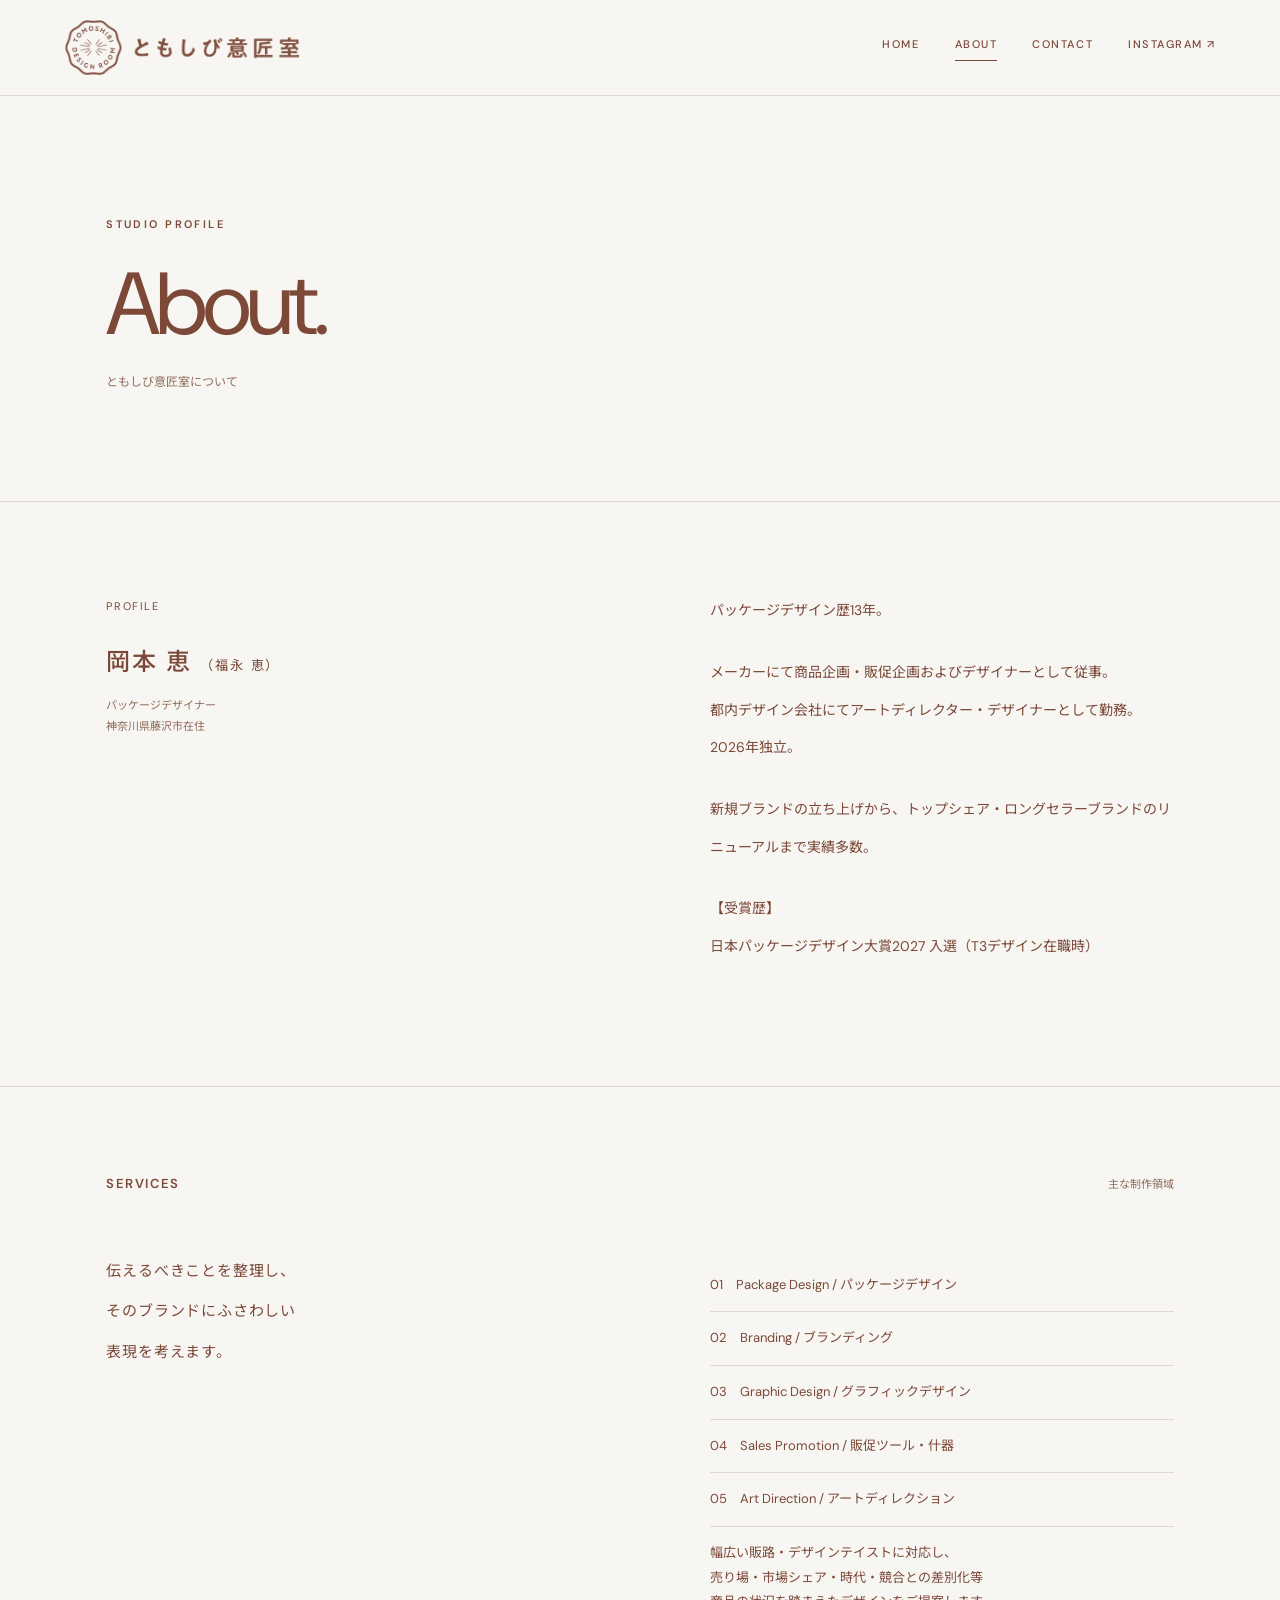
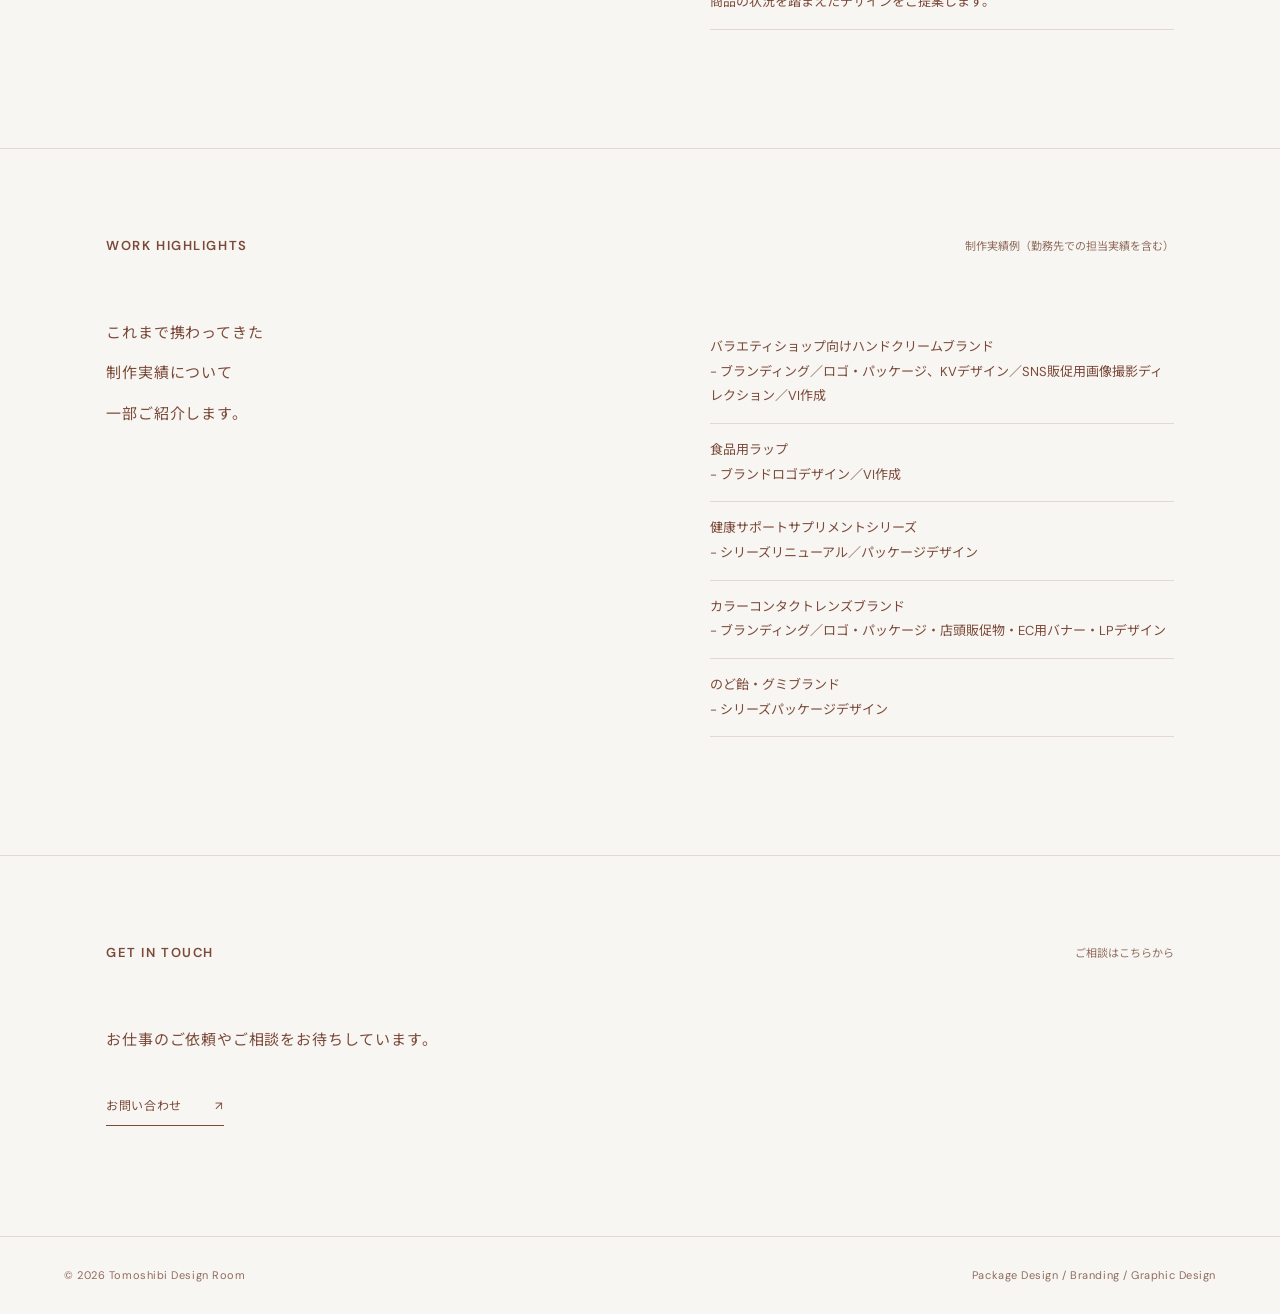
==== about.html @ f7f66caa "Update service list item for clarity" ====
<!doctype html>
<html lang="ja"><head><meta charset="UTF-8"><meta name="viewport" content="width=device-width,initial-scale=1">
  <meta name="description" content="ともしび意匠室のプロフィールと制作領域をご紹介します。">
  <title>ABOUT | ともしび意匠室</title><link rel="stylesheet" href="style.css">
</head><body><header><a class="brand" href="index.html" aria-label="ともしび意匠室 ホーム">
  <img class="logo-image" src="tomoshibi-logo.png" alt="ともしび意匠室"></a><nav aria-label="メインナビゲーション">
    <a href="index.html">HOME</a><a class="active" href="about.html">ABOUT</a><a href="contact.html">CONTACT</a>
    <a class="header-instagram" href="https://www.instagram.com/tomoshibi.design/" target="_blank" rel="noopener noreferrer" data-instagram>
      INSTAGRAM ↗</a></nav></header><main><section class="shell pagehead"><span class="eyebrow">STUDIO PROFILE</span><h1>About.</h1>
        <p>ともしび意匠室について</p></section>
        
        <section class="shell detail"><div class="two"><div><span class="label">PROFILE</span>
          <h2 class="profile-name">岡本 恵 <span style="font-size:.55em;font-weight:400;white-space:nowrap">（福永 恵）</span>
          </h2><p class="small">パッケージデザイナー<br>神奈川県藤沢市在住</p></div><div><div class="profile-description"><p>パッケージデザイン歴13年。</p>
            <p>メーカーにて商品企画・販促企画およびデザイナーとして従事。<br>都内デザイン会社にてアートディレクター・デザイナーとして勤務。<br>2026年独立。</p>
            <p>新規ブランドの立ち上げから、トップシェア・ロングセラーブランドのリニューアルまで実績多数。</p><p>【受賞歴】<br>日本パッケージデザイン大賞2027 入選（T3デザイン在職時）</p>
          </div></div></div></section>
        
        <section class="shell section"><div class="sectionhead"><h2>SERVICES</h2>
            <span>主な制作領域</span></div><div class="two"><p class="copy">伝えるべきことを整理し、<br>そのブランドにふさわしい<br>表現を考えます。</p>
              <ul class="service-list"><li>01　Package Design / パッケージデザイン</li><li>02　Branding / ブランディング</li>
                <li>03　Graphic Design / グラフィックデザイン</li><li>04　Sales Promotion / 販促ツール・什器</li><li>05　Art Direction / アートディレクション</li>
                <li>幅広い販路・デザインテイストに対応し、
                   <br>売り場・市場シェア・時代・競合との差別化等
                    <br>商品の状況を踏まえたデザインをご提案します。</li>
              </ul></div></section>
        


        <section class="shell section"><div class="sectionhead"><h2>WORK HIGHLIGHTS</h2>
            <span>制作実績例（勤務先での担当実績を含む）</span></div><div class="two"><p class="copy">これまで携わってきた<br>制作実績について<br>一部ご紹介します。</p>
              <ul class="service-list">
                <li>バラエティショップ向けハンドクリームブランド
                  <br>- ブランディング／ロゴ・パッケージ、KVデザイン／SNS販促用画像撮影ディレクション／VI作成</li>
                 <li>食品用ラップ<br>- ブランドロゴデザイン／VI作成</li>
                <li>健康サポートサプリメントシリーズ<br>- シリーズリニューアル／パッケージデザイン</li>
                <li>カラーコンタクトレンズブランド<br>- ブランディング／ロゴ・パッケージ・店頭販促物・EC用バナー・LPデザイン</li> 
                <li>のど飴・グミブランド<br>- シリーズパッケージデザイン</li>

                 
              </ul></div></section><section class="shell section"><div class="sectionhead"><h2>GET IN TOUCH</h2><span>ご相談はこちらから</span>
              </div>
                
                <p class="copy">お仕事のご依頼やご相談をお待ちしています。</p>
                
                <a class="textlink" href="contact.html">お問い合わせ</a></section></main>
  
  
  <footer><span>© <span id="year"></span> Tomoshibi Design Room</span><span>Package Design / Branding / Graphic Design</span>
  </footer><script src="script.js"></script></body></html>
---- style.css ----
@import url('https://fonts.googleapis.com/css2?family=DM+Sans:wght@400;500;600&family=Noto+Sans+JP:wght@400;500;600&display=swap');
:root{--paper:#f7f6f2;--ink:#7c4939;--sub:#916c5d;--line:#e3d9d2;--green:#7c4939}*{box-sizing:border-box}html{scroll-behavior:smooth}body{margin:0;background:var(--paper);color:var(--ink);font-family:'DM Sans','Noto Sans JP',sans-serif;font-size:14px;line-height:1.9;-webkit-font-smoothing:antialiased}a{color:inherit;text-decoration:none}a:hover{opacity:.64}header{min-height:91px;border-bottom:1px solid var(--line);display:flex;align-items:center;justify-content:space-between;gap:24px;padding:20px clamp(24px,5vw,90px)}.brand{display:flex;align-items:center;flex:0 0 auto}.logo-image{display:block;height:55px;width:auto}.brandmark{display:none}nav{display:flex;gap:35px;font-size:11px;font-weight:500;letter-spacing:.14em;flex-wrap:wrap;justify-content:flex-end}nav .active{border-bottom:1px solid var(--ink);padding-bottom:5px}main{min-height:calc(100svh - 175px)}.shell{max-width:1300px;padding:0 clamp(24px,8.3vw,130px);margin:auto}.hero{min-height:570px;display:flex;flex-direction:column;justify-content:center;position:relative;padding-top:40px;padding-bottom:110px}.eyebrow{color:var(--green);font-size:11px;letter-spacing:.22em;font-weight:600}.hero h1{font-weight:500;letter-spacing:.12em;font-size:clamp(32px,4.6vw,67px);line-height:1.55;margin:30px 0 25px}.hero .lead{font-size:13px;color:var(--sub);line-height:2.6}.section{border-top:1px solid var(--line);padding-top:85px;padding-bottom:110px}.sectionhead{display:flex;justify-content:space-between;align-items:baseline;gap:20px;margin-bottom:54px}.sectionhead h2{font-size:13px;font-weight:600;letter-spacing:.12em;margin:0}.sectionhead span{font-size:11px;color:var(--sub)}.two{display:grid;grid-template-columns:1fr 1fr;gap:11vw}.copy{font-size:15px;line-height:2.7;letter-spacing:.055em;margin:0}.note{color:var(--sub);font-size:12px;line-height:2.6}.textlink{display:inline-block;margin-top:34px;padding-bottom:8px;border-bottom:1px solid var(--ink);font-size:12px;letter-spacing:.05em}.textlink:after{content:' ↗';margin-left:30px}.pagehead{padding-top:114px;padding-bottom:95px;border-bottom:1px solid var(--line)}.pagehead h1{font-size:clamp(45px,7vw,88px);line-height:1.1;letter-spacing:-.045em;font-weight:400;margin:19px 0}.pagehead p{color:var(--sub);font-size:12px}.detail{padding-top:90px;padding-bottom:120px}.label{color:var(--green);font-size:11px;letter-spacing:.15em}.profile-name{font-weight:500;font-size:24px;letter-spacing:.08em;margin:20px 0 10px}.profile-description{max-width:640px;line-height:2.7;font-size:14px}.service-list{list-style:none;padding:0;margin:8px 0}.service-list li{padding:14px 0;border-bottom:1px solid var(--line);font-size:13px}.contact-mail{font-size:clamp(20px,3.5vw,40px);font-weight:400;letter-spacing:-.02em;display:inline-block;margin:22px 0;border-bottom:1px solid var(--ink)}.button{border:1px solid var(--green);background:var(--green);color:white;padding:14px 26px;font-family:inherit;font-size:12px;letter-spacing:.08em;cursor:pointer;display:inline-block}.button:hover{opacity:.8}.form-grid{display:grid;gap:22px;max-width:640px;margin-top:36px}.field label{display:block;font-size:12px;margin-bottom:7px}.field input,.field textarea{width:100%;border:1px solid var(--line);border-radius:0;padding:14px;background:transparent;font:inherit;font-size:14px;outline:none}.field input:focus,.field textarea:focus{border-color:var(--green)}.field textarea{min-height:150px;resize:vertical}.small{color:var(--sub);font-size:11px}footer{border-top:1px solid var(--line);padding:28px clamp(24px,5vw,90px);display:flex;justify-content:space-between;gap:20px;color:var(--sub);font-size:11px;letter-spacing:.05em}.lineart{position:absolute;right:10vw;top:30%;width:150px;height:220px;opacity:.9}.lineart svg{width:100%;height:100%}@media(max-width:700px){header{min-height:75px;padding:18px 16px;align-items:flex-start;flex-direction:column}.nav{width:100%}nav{gap:16px;font-size:10px}.brand{font-size:13px;gap:9px}.logo-image{height:35px}.hero{min-height:560px;padding-top:0}.hero h1{font-size:clamp(30px,8vw,46px)}.hero .lead{font-size:12px}.lineart{opacity:.15;right:5%;top:28%}.section{padding-top:55px;padding-bottom:70px}.sectionhead{margin-bottom:32px}.two{grid-template-columns:1fr;gap:36px}.pagehead{padding-top:80px;padding-bottom:64px}.detail{padding-top:65px;padding-bottom:80px}footer{flex-direction:column;gap:5px}.copy{font-size:14px}}

/* Minimal introduction and social link */
.hero-minimal{min-height:460px;padding-bottom:65px}
.hero-minimal h1{font-size:clamp(26px,4vw,57px);line-height:1.65;letter-spacing:.06em;margin:32px 0 35px}
.hero-links{display:flex;gap:38px;flex-wrap:wrap}
.hero-links .textlink{margin-top:0}
.header-instagram{color:var(--green)}
@media(max-width:700px){.hero-minimal{min-height:420px;padding-bottom:55px}.hero-minimal h1{font-size:clamp(24px,6vw,36px)}.hero-links{gap:20px}.header-instagram{display:none}}

.profile-description p { margin: 0 0 1.7em; }
.profile-description p:last-child { margin-bottom: 0; }

/* Logo color coordination */
.field input,.field textarea{color:var(--ink)} .field input::placeholder,.field textarea::placeholder{color:var(--sub)}
.hero-minimal h1{font-size:clamp(26px,3.5vw,49px);letter-spacing:.025em;line-height:1.75}
@media(max-width:700px){.hero-minimal h1{font-size:clamp(23px,5.5vw,33px);line-height:1.75}}

/* Refined headline scale */
.hero-minimal h1{font-size:clamp(23px,3vw,42px)}
@media(max-width:700px){.hero-minimal h1{font-size:clamp(21px,5vw,29px)}}
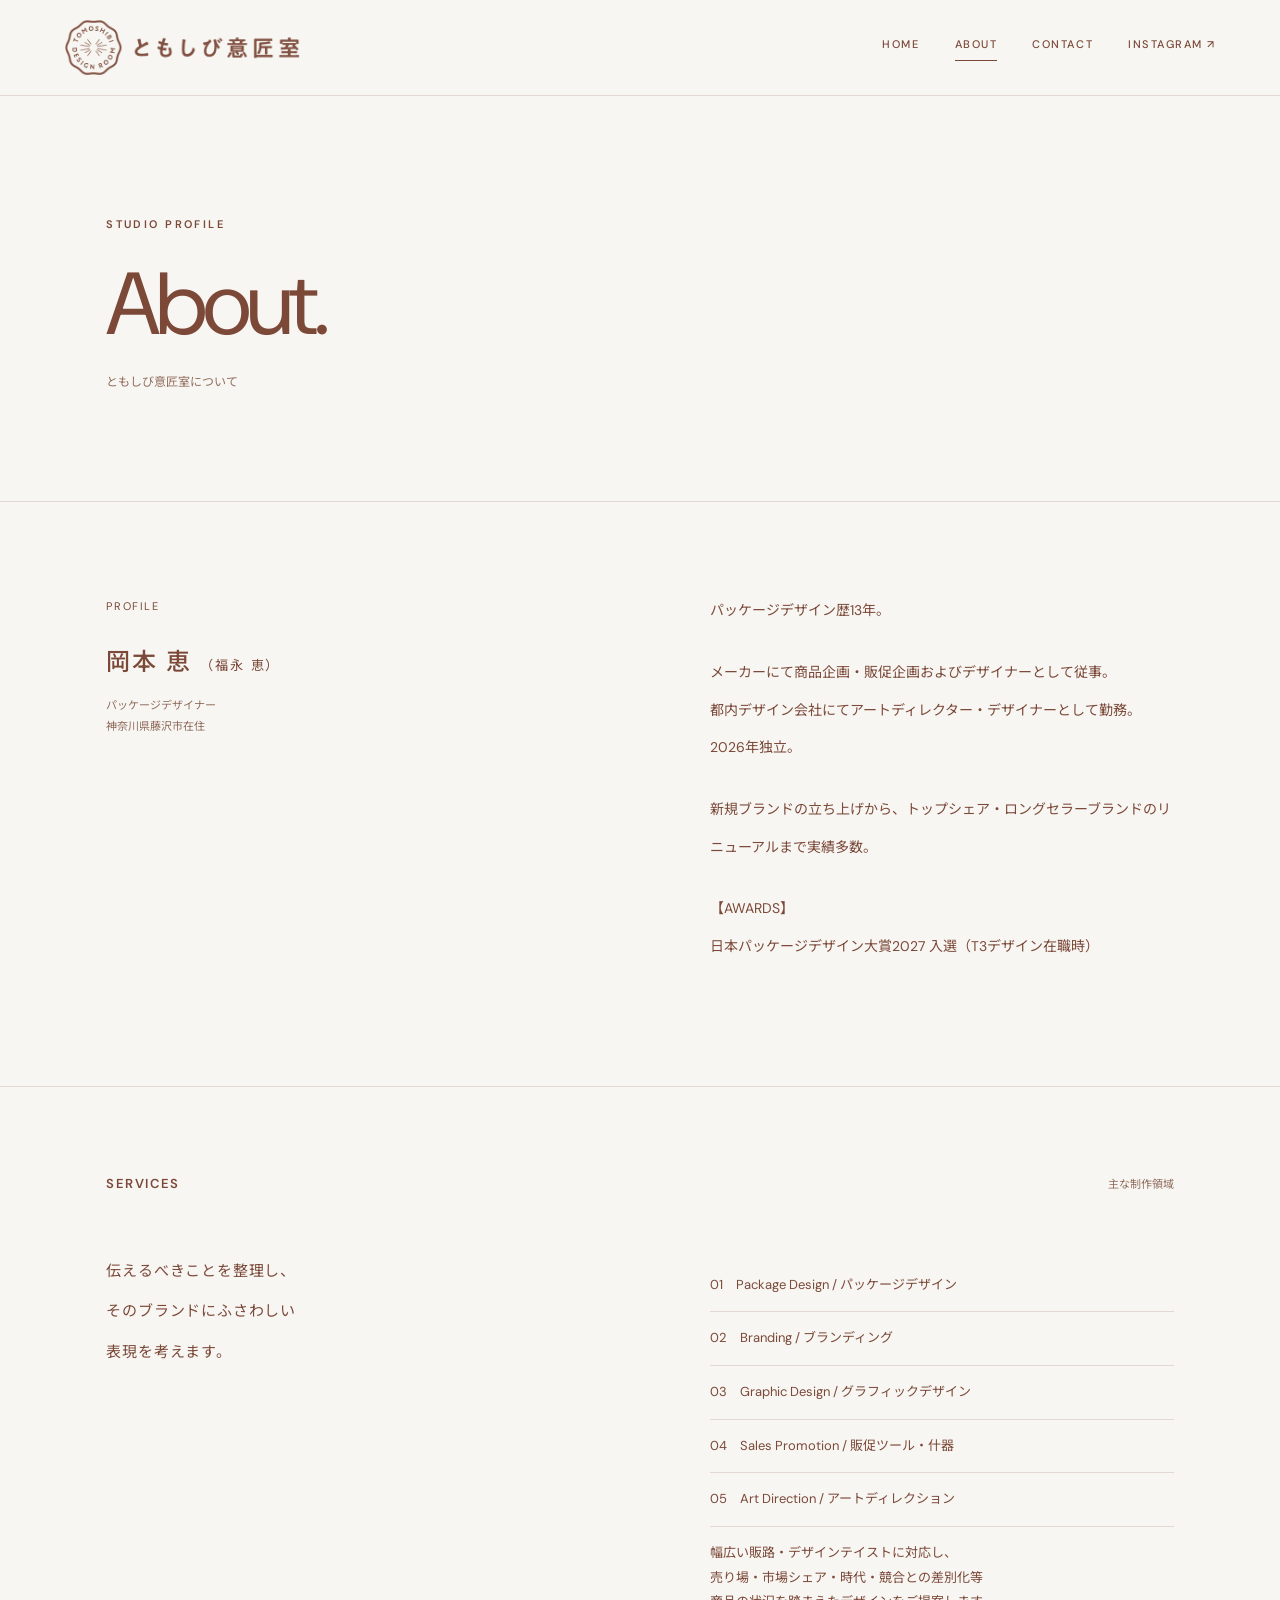
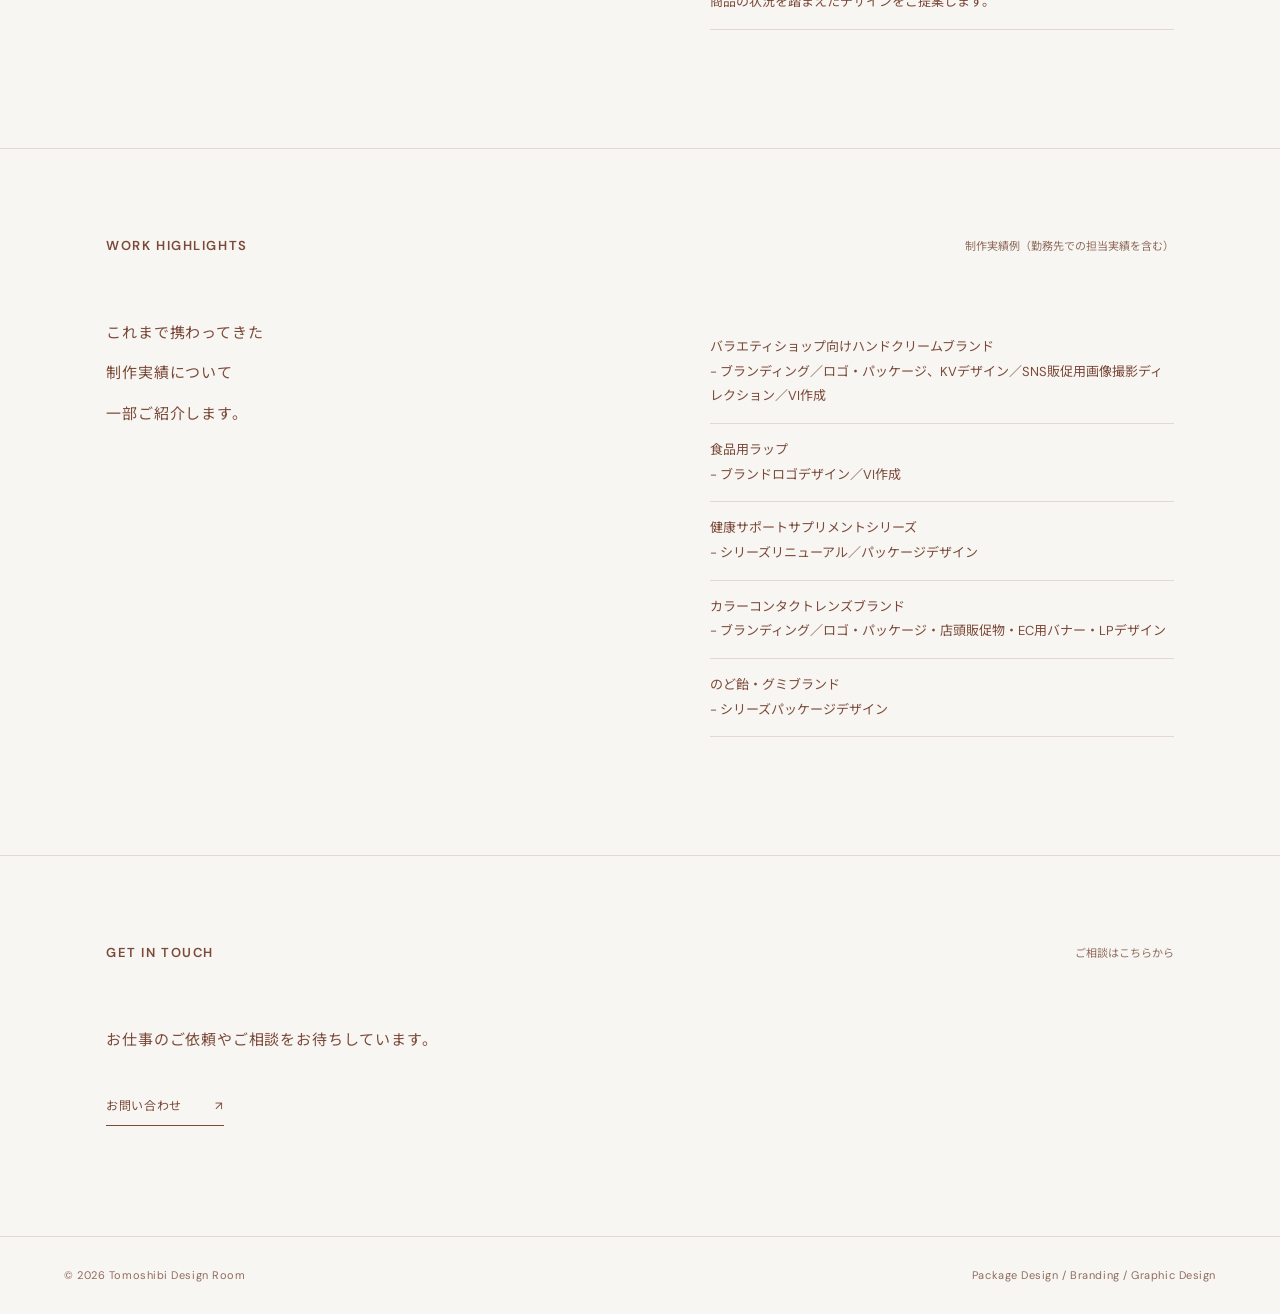
==== commit 784e64d0: "Update about.html" ====
--- a/about.html
+++ b/about.html
@@ -13,7 +13,7 @@
           <h2 class="profile-name">岡本 恵 <span style="font-size:.55em;font-weight:400;white-space:nowrap">（福永 恵）</span>
           </h2><p class="small">パッケージデザイナー<br>神奈川県藤沢市在住</p></div><div><div class="profile-description"><p>パッケージデザイン歴13年。</p>
             <p>メーカーにて商品企画・販促企画およびデザイナーとして従事。<br>都内デザイン会社にてアートディレクター・デザイナーとして勤務。<br>2026年独立。</p>
-            <p>新規ブランドの立ち上げから、トップシェア・ロングセラーブランドのリニューアルまで実績多数。</p><p>【受賞歴】<br>日本パッケージデザイン大賞2027 入選（T3デザイン在職時）</p>
+            <p>新規ブランドの立ち上げから、トップシェア・ロングセラーブランドのリニューアルまで実績多数。</p><p>【AWARDS】<br>日本パッケージデザイン大賞2027 入選（T3デザイン在職時）</p>
           </div></div></div></section>
         
         <section class="shell section"><div class="sectionhead"><h2>SERVICES</h2>
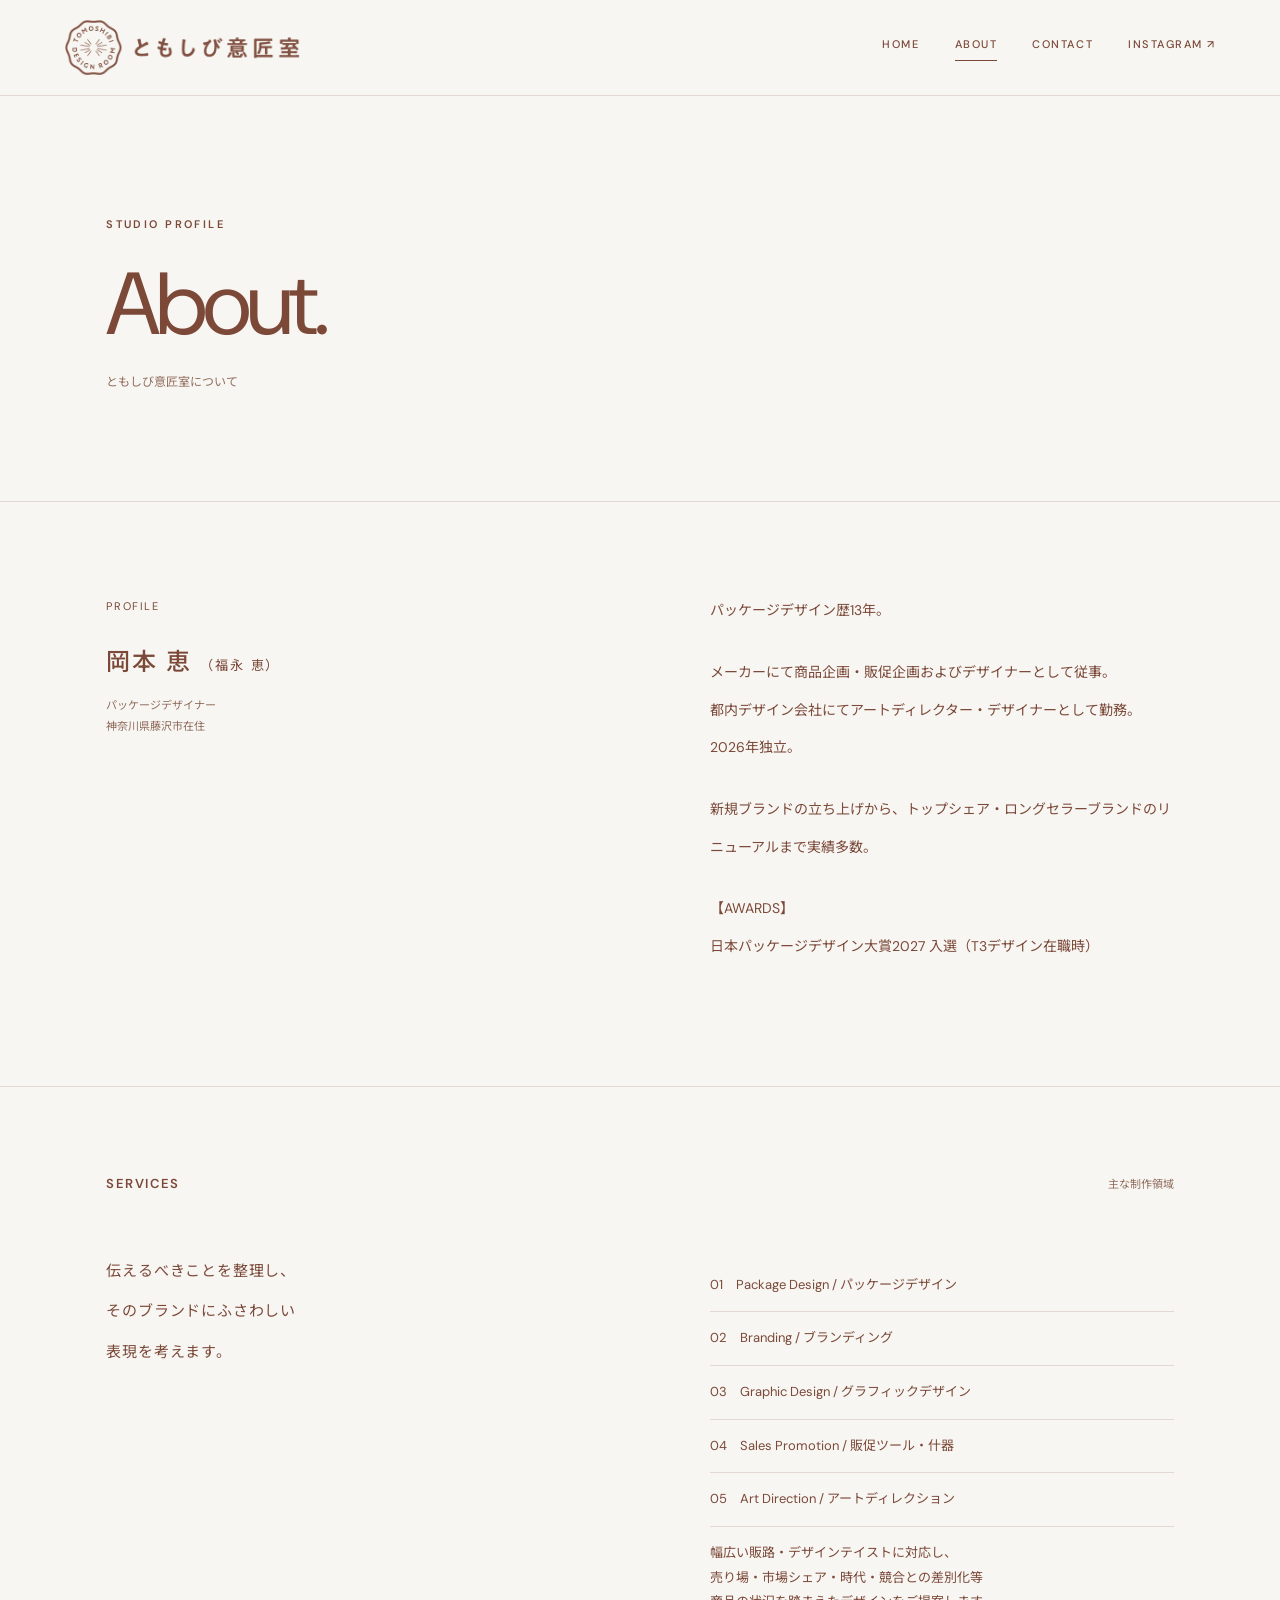
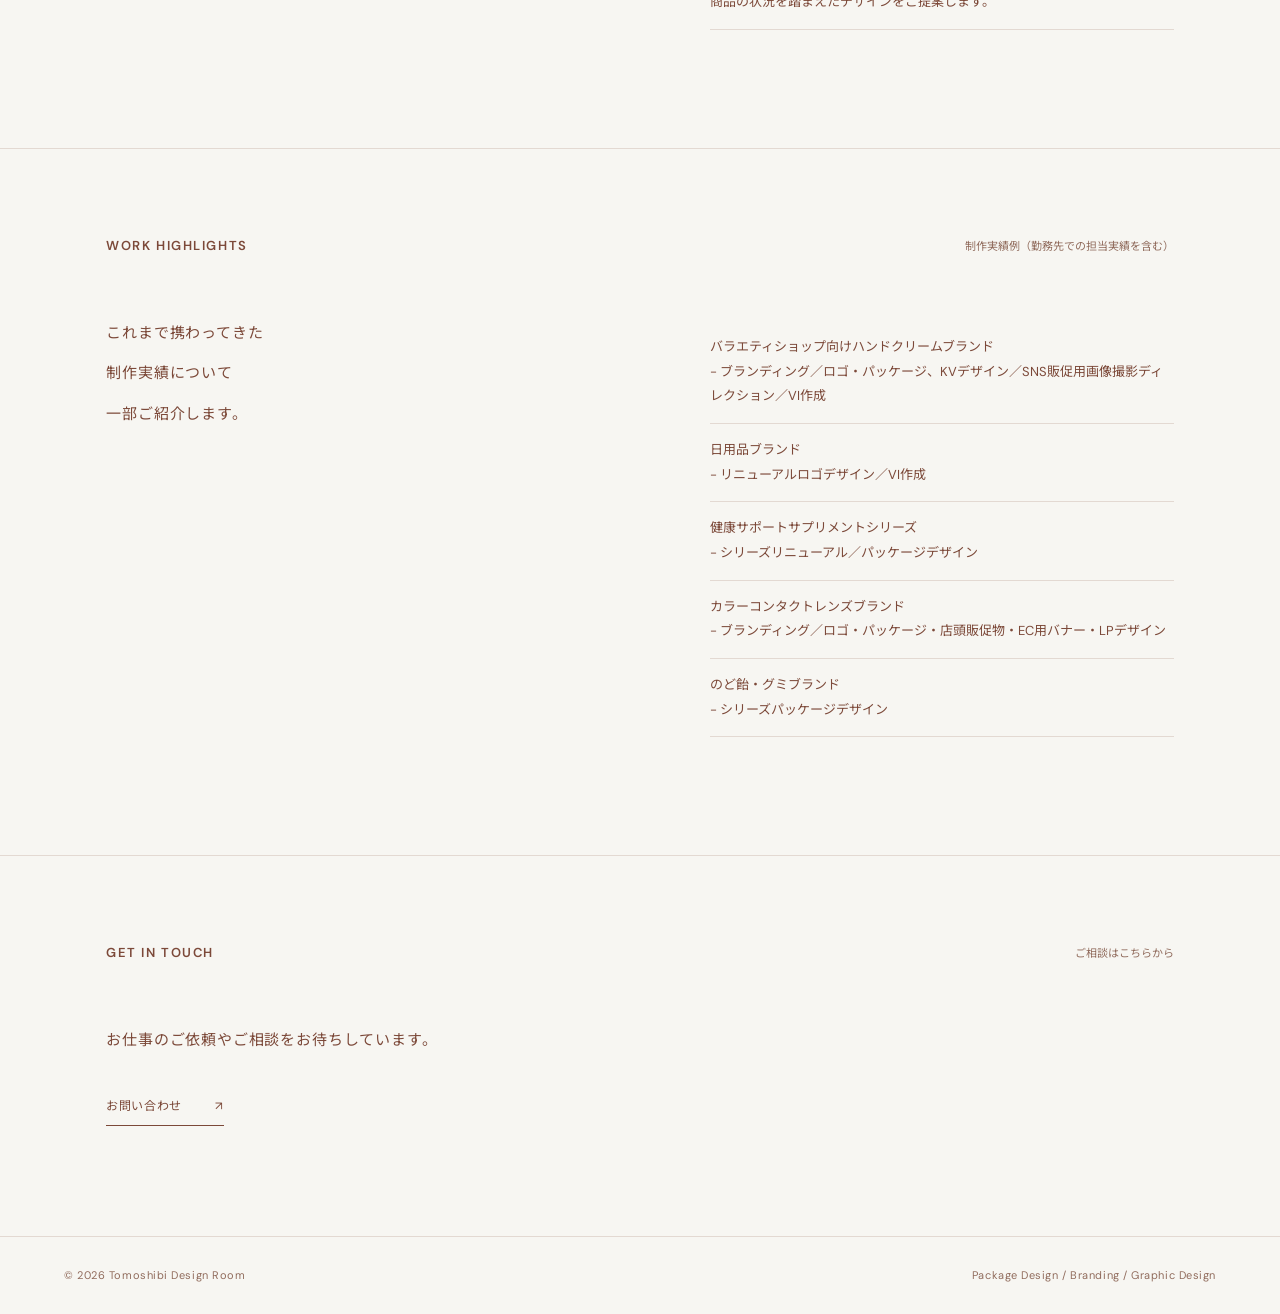
==== commit 8f4db4cc: "Update service list with new brand details" ====
--- a/about.html
+++ b/about.html
@@ -32,7 +32,7 @@
               <ul class="service-list">
                 <li>バラエティショップ向けハンドクリームブランド
                   <br>- ブランディング／ロゴ・パッケージ、KVデザイン／SNS販促用画像撮影ディレクション／VI作成</li>
-                 <li>食品用ラップ<br>- ブランドロゴデザイン／VI作成</li>
+                 <li>日用品ブランド<br>- リニューアルロゴデザイン／VI作成</li>
                 <li>健康サポートサプリメントシリーズ<br>- シリーズリニューアル／パッケージデザイン</li>
                 <li>カラーコンタクトレンズブランド<br>- ブランディング／ロゴ・パッケージ・店頭販促物・EC用バナー・LPデザイン</li> 
                 <li>のど飴・グミブランド<br>- シリーズパッケージデザイン</li>
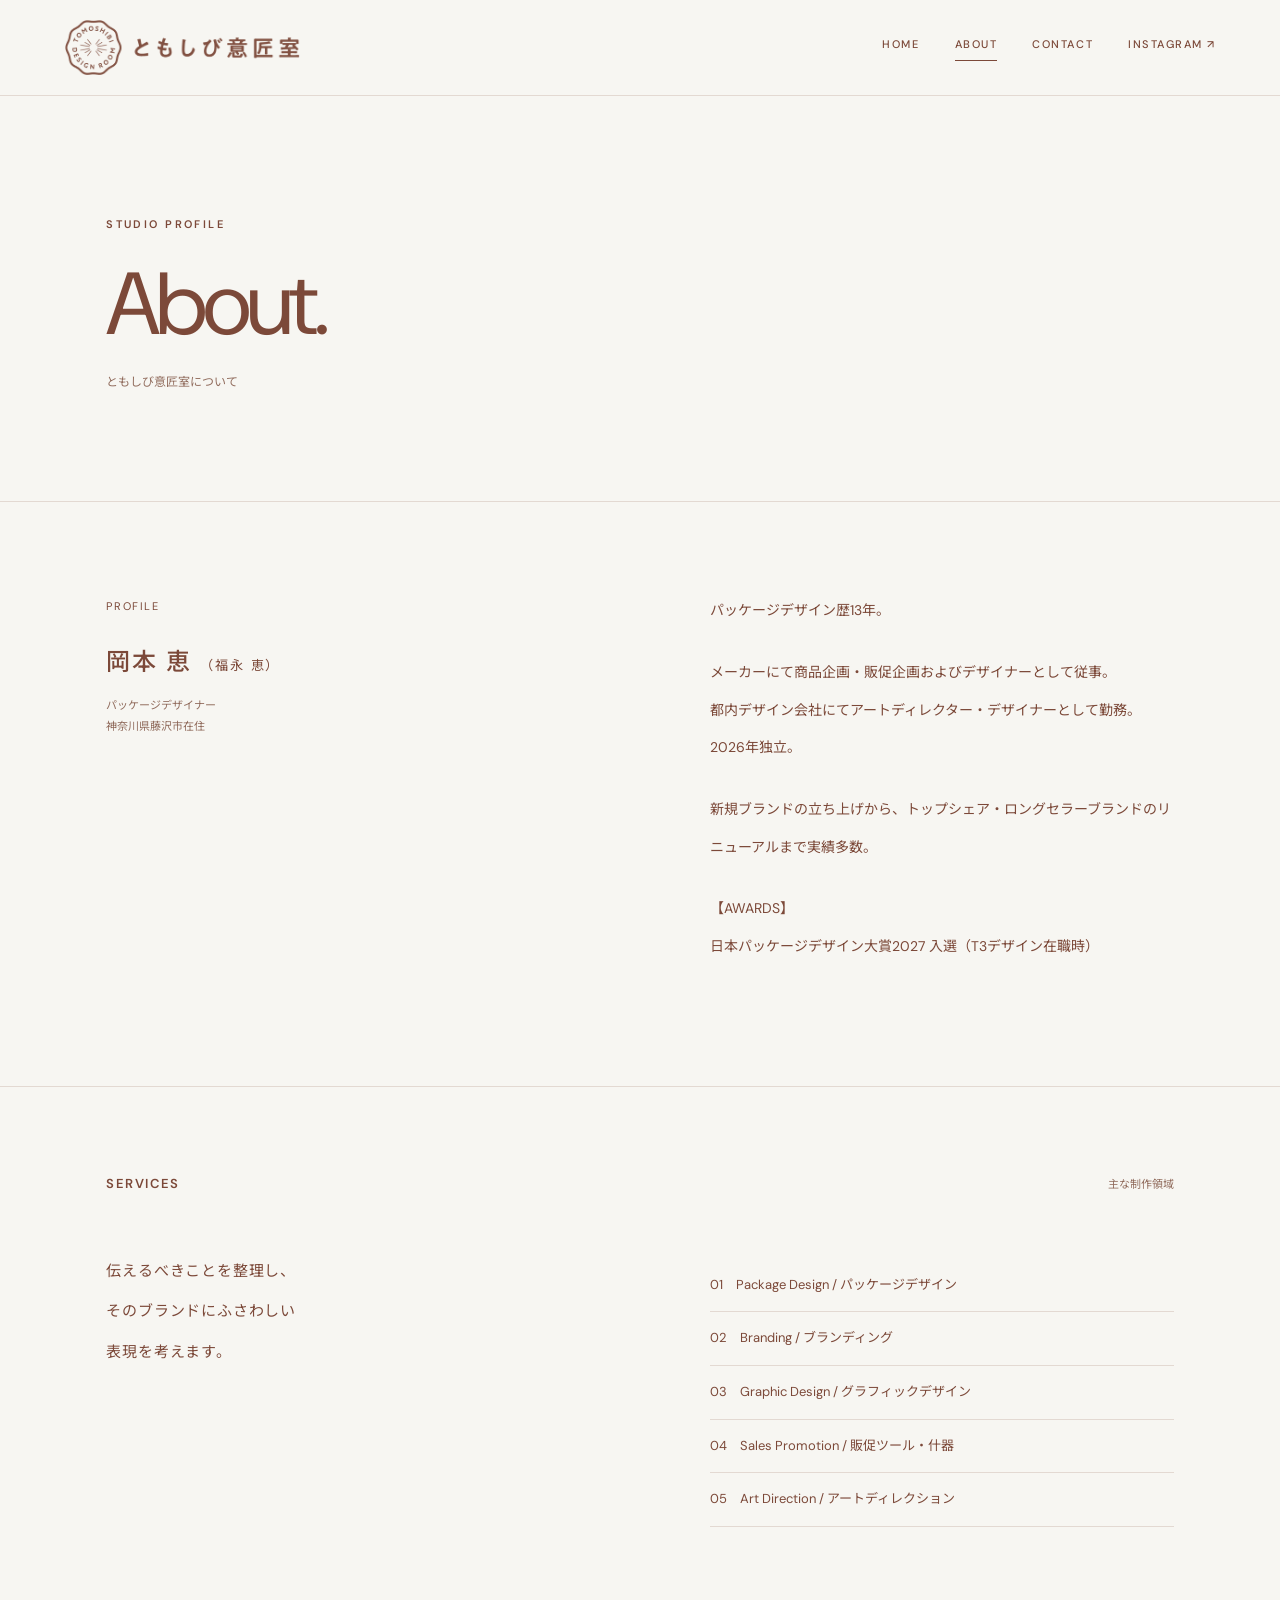
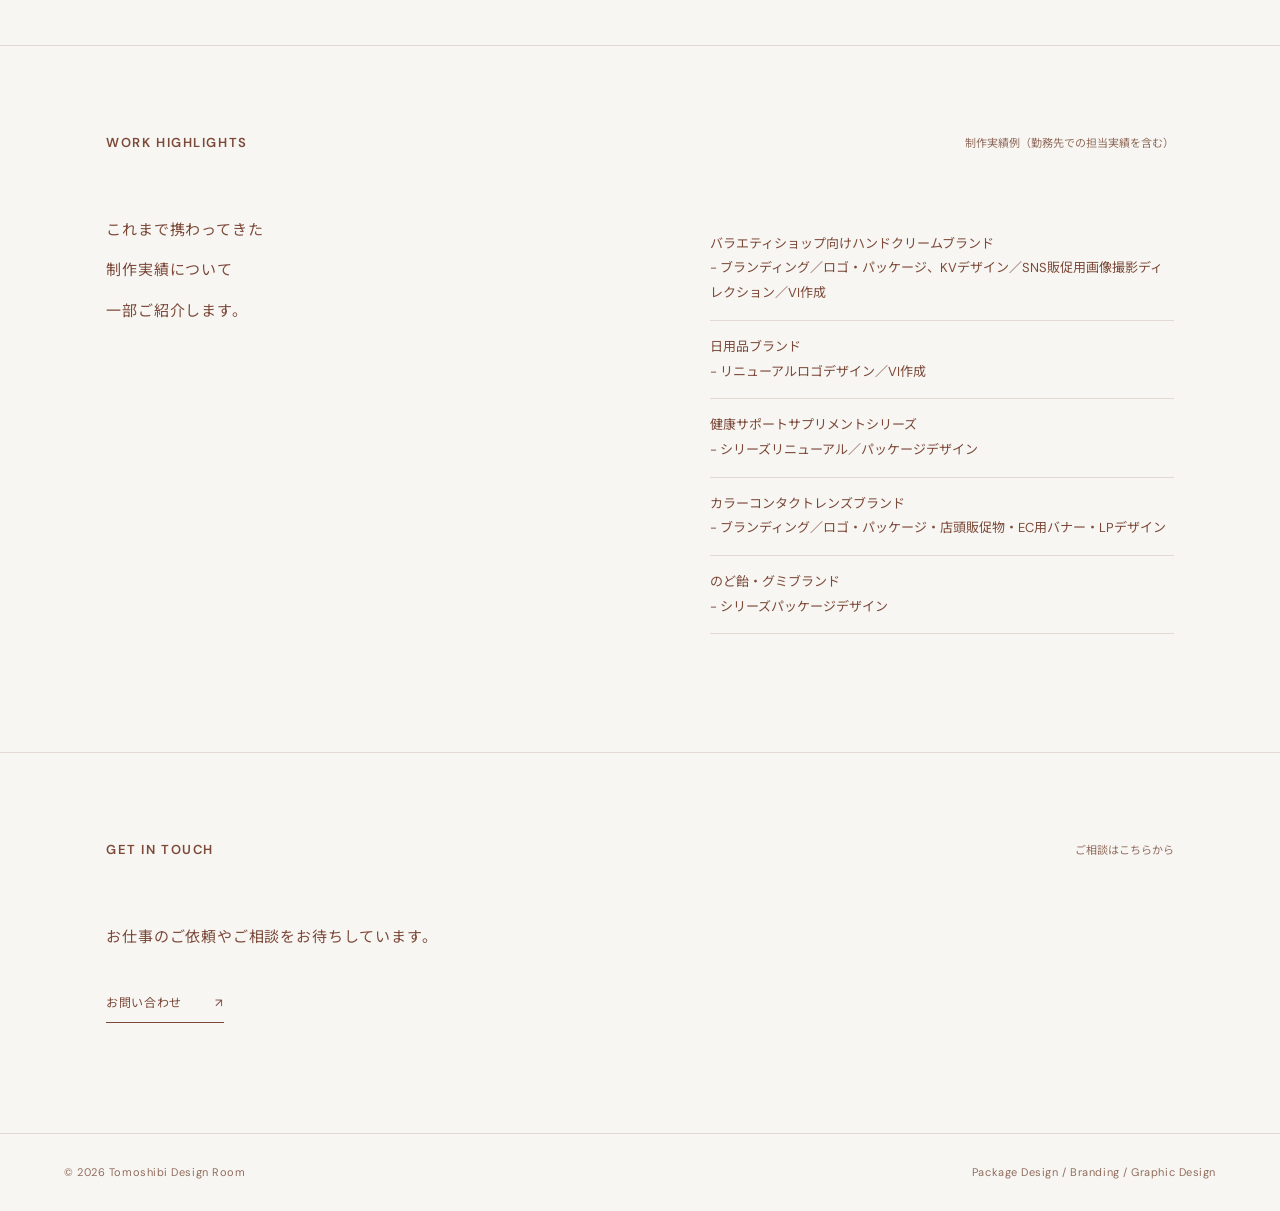
==== commit 07f04474: "Update services section in about.html Removed a detailed description from the services list." ====
--- a/about.html
+++ b/about.html
@@ -20,9 +20,6 @@
             <span>主な制作領域</span></div><div class="two"><p class="copy">伝えるべきことを整理し、<br>そのブランドにふさわしい<br>表現を考えます。</p>
               <ul class="service-list"><li>01　Package Design / パッケージデザイン</li><li>02　Branding / ブランディング</li>
                 <li>03　Graphic Design / グラフィックデザイン</li><li>04　Sales Promotion / 販促ツール・什器</li><li>05　Art Direction / アートディレクション</li>
-                <li>幅広い販路・デザインテイストに対応し、
-                   <br>売り場・市場シェア・時代・競合との差別化等
-                    <br>商品の状況を踏まえたデザインをご提案します。</li>
               </ul></div></section>
         
 
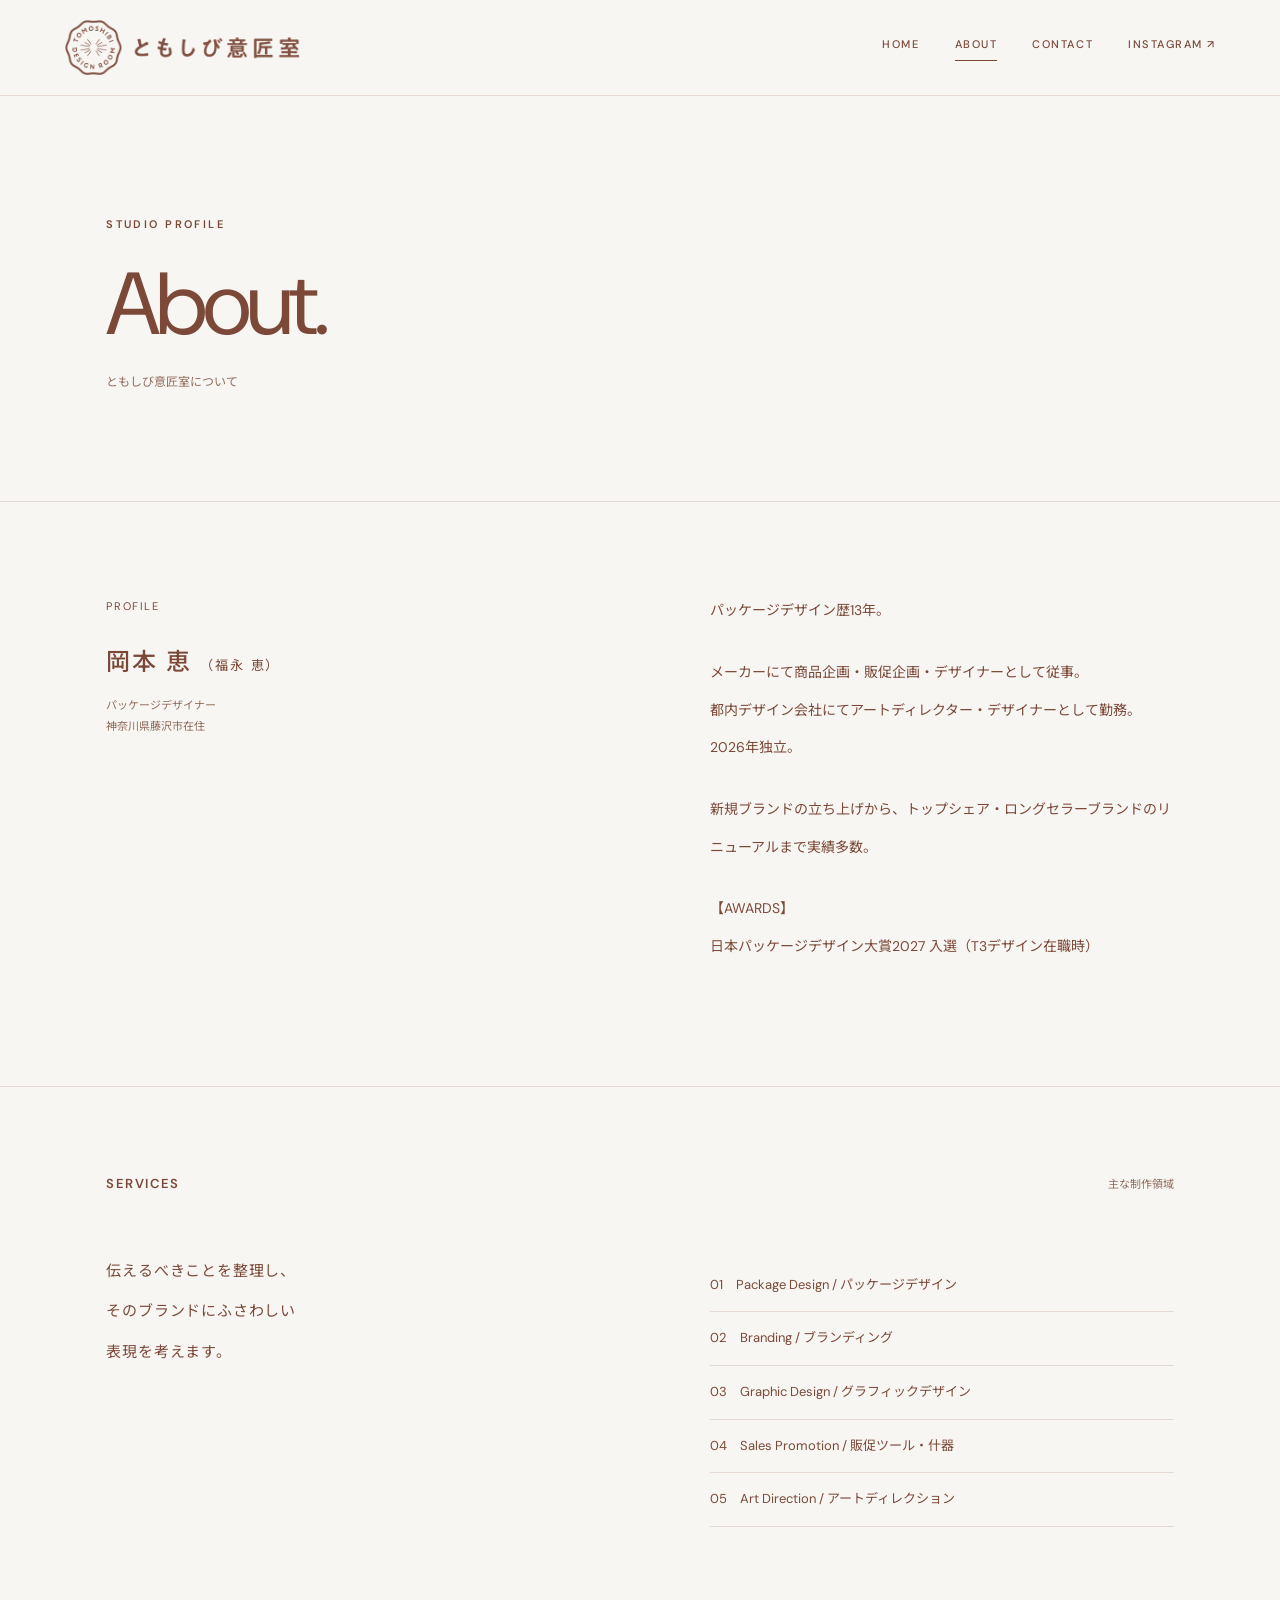
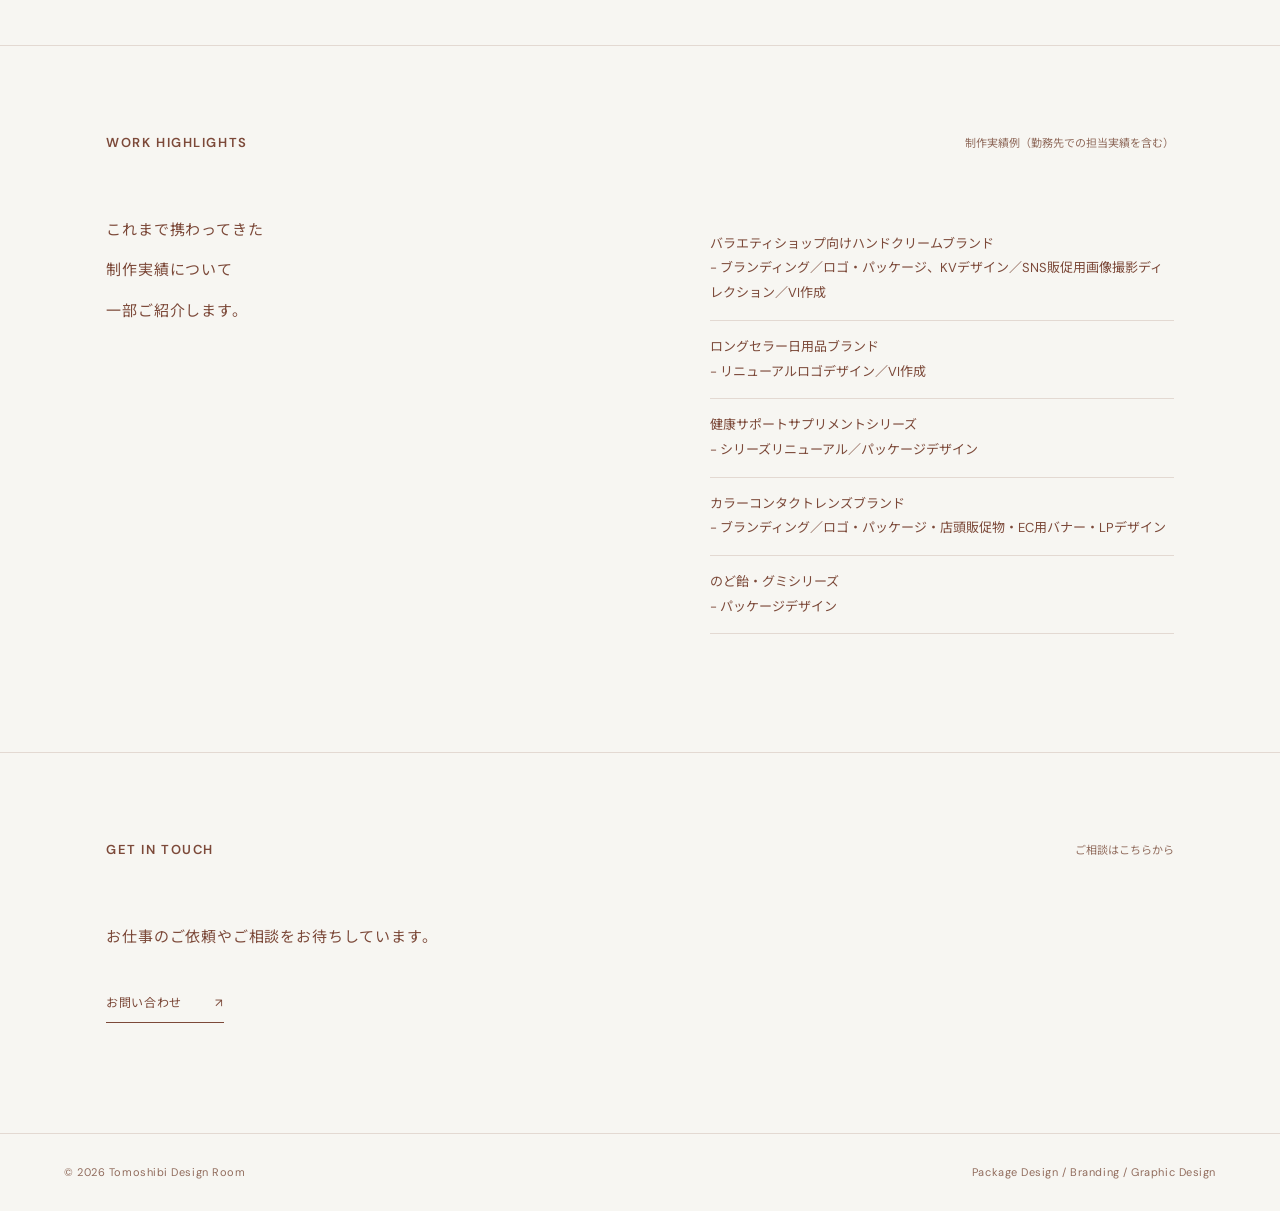
==== commit 9d5594db: "Fix typos in about.html content" ====
--- a/about.html
+++ b/about.html
@@ -12,7 +12,7 @@
         <section class="shell detail"><div class="two"><div><span class="label">PROFILE</span>
           <h2 class="profile-name">岡本 恵 <span style="font-size:.55em;font-weight:400;white-space:nowrap">（福永 恵）</span>
           </h2><p class="small">パッケージデザイナー<br>神奈川県藤沢市在住</p></div><div><div class="profile-description"><p>パッケージデザイン歴13年。</p>
-            <p>メーカーにて商品企画・販促企画およびデザイナーとして従事。<br>都内デザイン会社にてアートディレクター・デザイナーとして勤務。<br>2026年独立。</p>
+            <p>メーカーにて商品企画・販促企画・デザイナーとして従事。<br>都内デザイン会社にてアートディレクター・デザイナーとして勤務。<br>2026年独立。</p>
             <p>新規ブランドの立ち上げから、トップシェア・ロングセラーブランドのリニューアルまで実績多数。</p><p>【AWARDS】<br>日本パッケージデザイン大賞2027 入選（T3デザイン在職時）</p>
           </div></div></div></section>
         
@@ -29,10 +29,10 @@
               <ul class="service-list">
                 <li>バラエティショップ向けハンドクリームブランド
                   <br>- ブランディング／ロゴ・パッケージ、KVデザイン／SNS販促用画像撮影ディレクション／VI作成</li>
-                 <li>日用品ブランド<br>- リニューアルロゴデザイン／VI作成</li>
+                 <li>ロングセラー日用品ブランド<br>- リニューアルロゴデザイン／VI作成</li>
                 <li>健康サポートサプリメントシリーズ<br>- シリーズリニューアル／パッケージデザイン</li>
                 <li>カラーコンタクトレンズブランド<br>- ブランディング／ロゴ・パッケージ・店頭販促物・EC用バナー・LPデザイン</li> 
-                <li>のど飴・グミブランド<br>- シリーズパッケージデザイン</li>
+                <li>のど飴・グミシリーズ<br>- パッケージデザイン</li>
 
                  
               </ul></div></section><section class="shell section"><div class="sectionhead"><h2>GET IN TOUCH</h2><span>ご相談はこちらから</span>
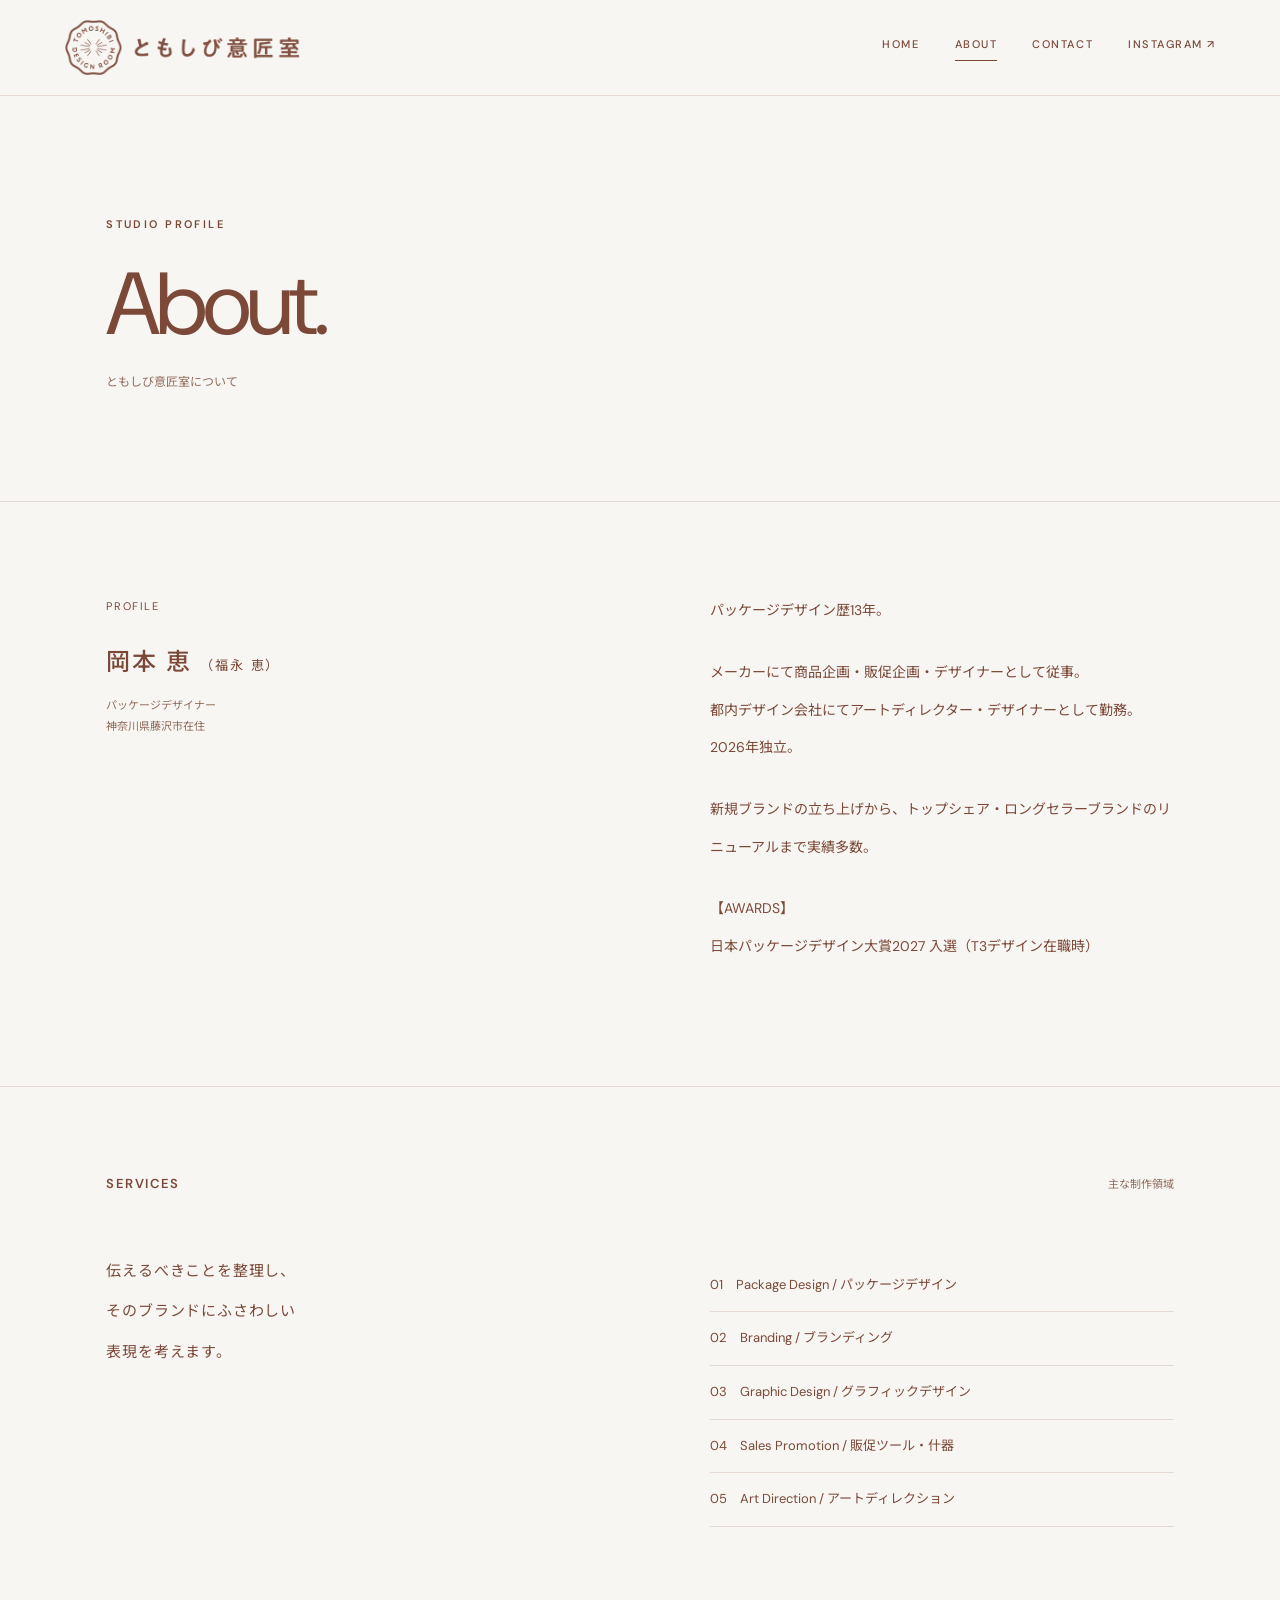
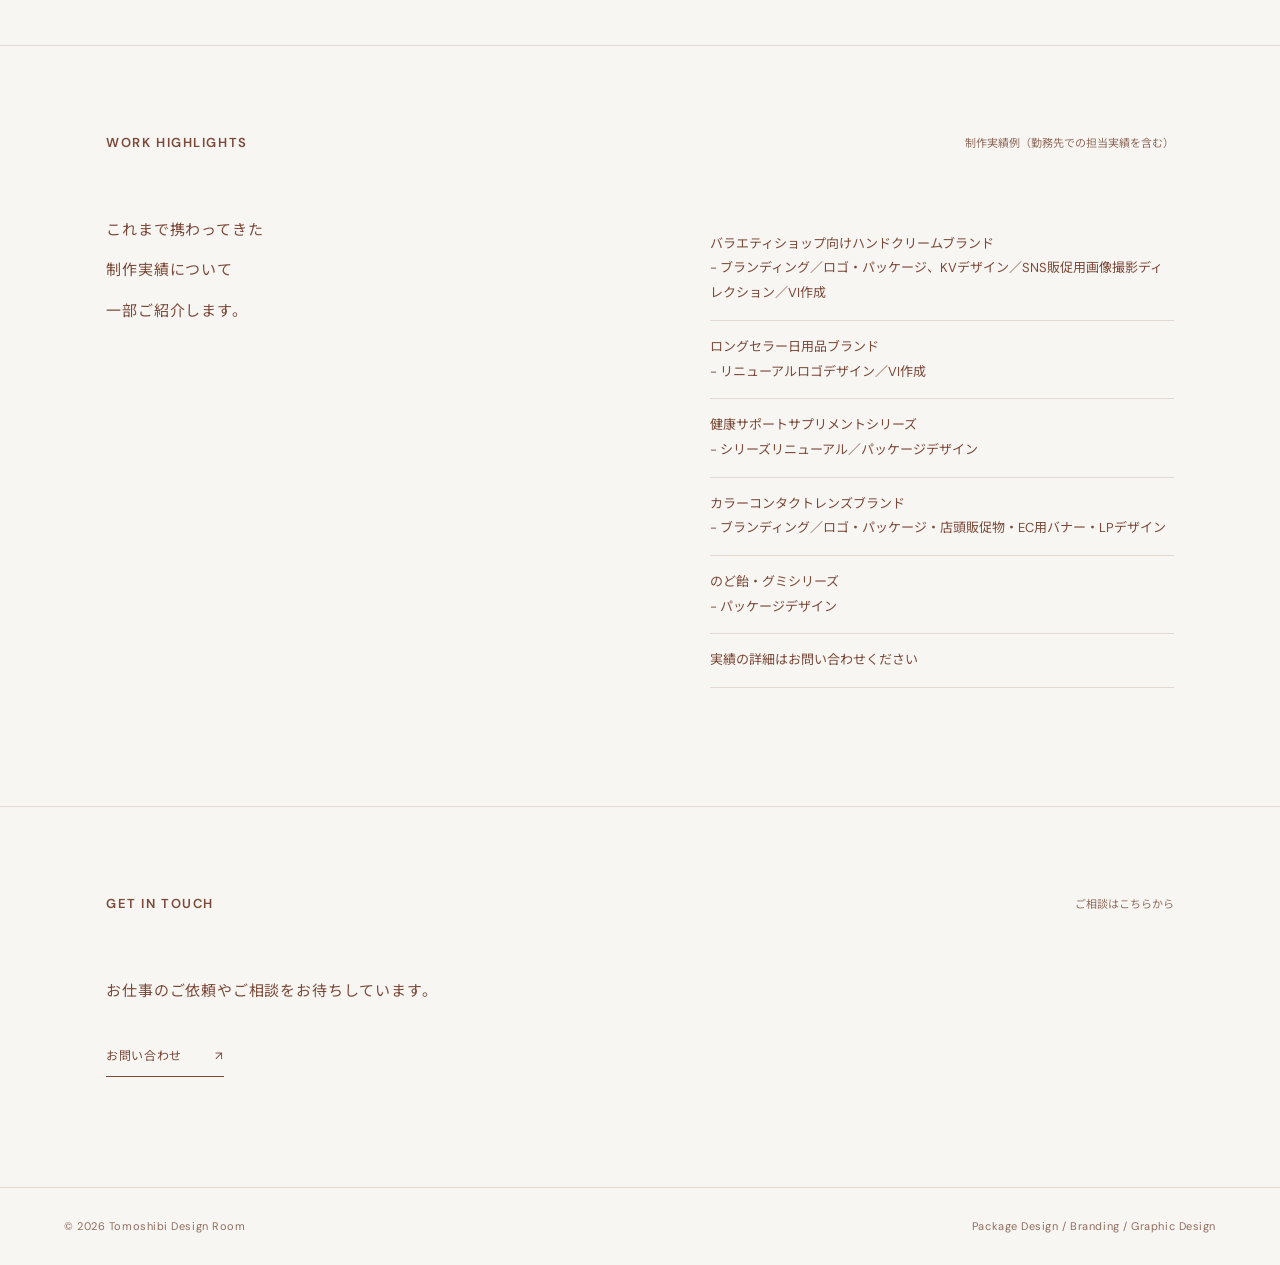
==== commit a08f8044: "Add contact inquiry detail to about.html Added a new list item for contact inquiries." ====
--- a/about.html
+++ b/about.html
@@ -33,6 +33,8 @@
                 <li>健康サポートサプリメントシリーズ<br>- シリーズリニューアル／パッケージデザイン</li>
                 <li>カラーコンタクトレンズブランド<br>- ブランディング／ロゴ・パッケージ・店頭販促物・EC用バナー・LPデザイン</li> 
                 <li>のど飴・グミシリーズ<br>- パッケージデザイン</li>
+                 <li>実績の詳細はお問い合わせください</li>
+
 
                  
               </ul></div></section><section class="shell section"><div class="sectionhead"><h2>GET IN TOUCH</h2><span>ご相談はこちらから</span>
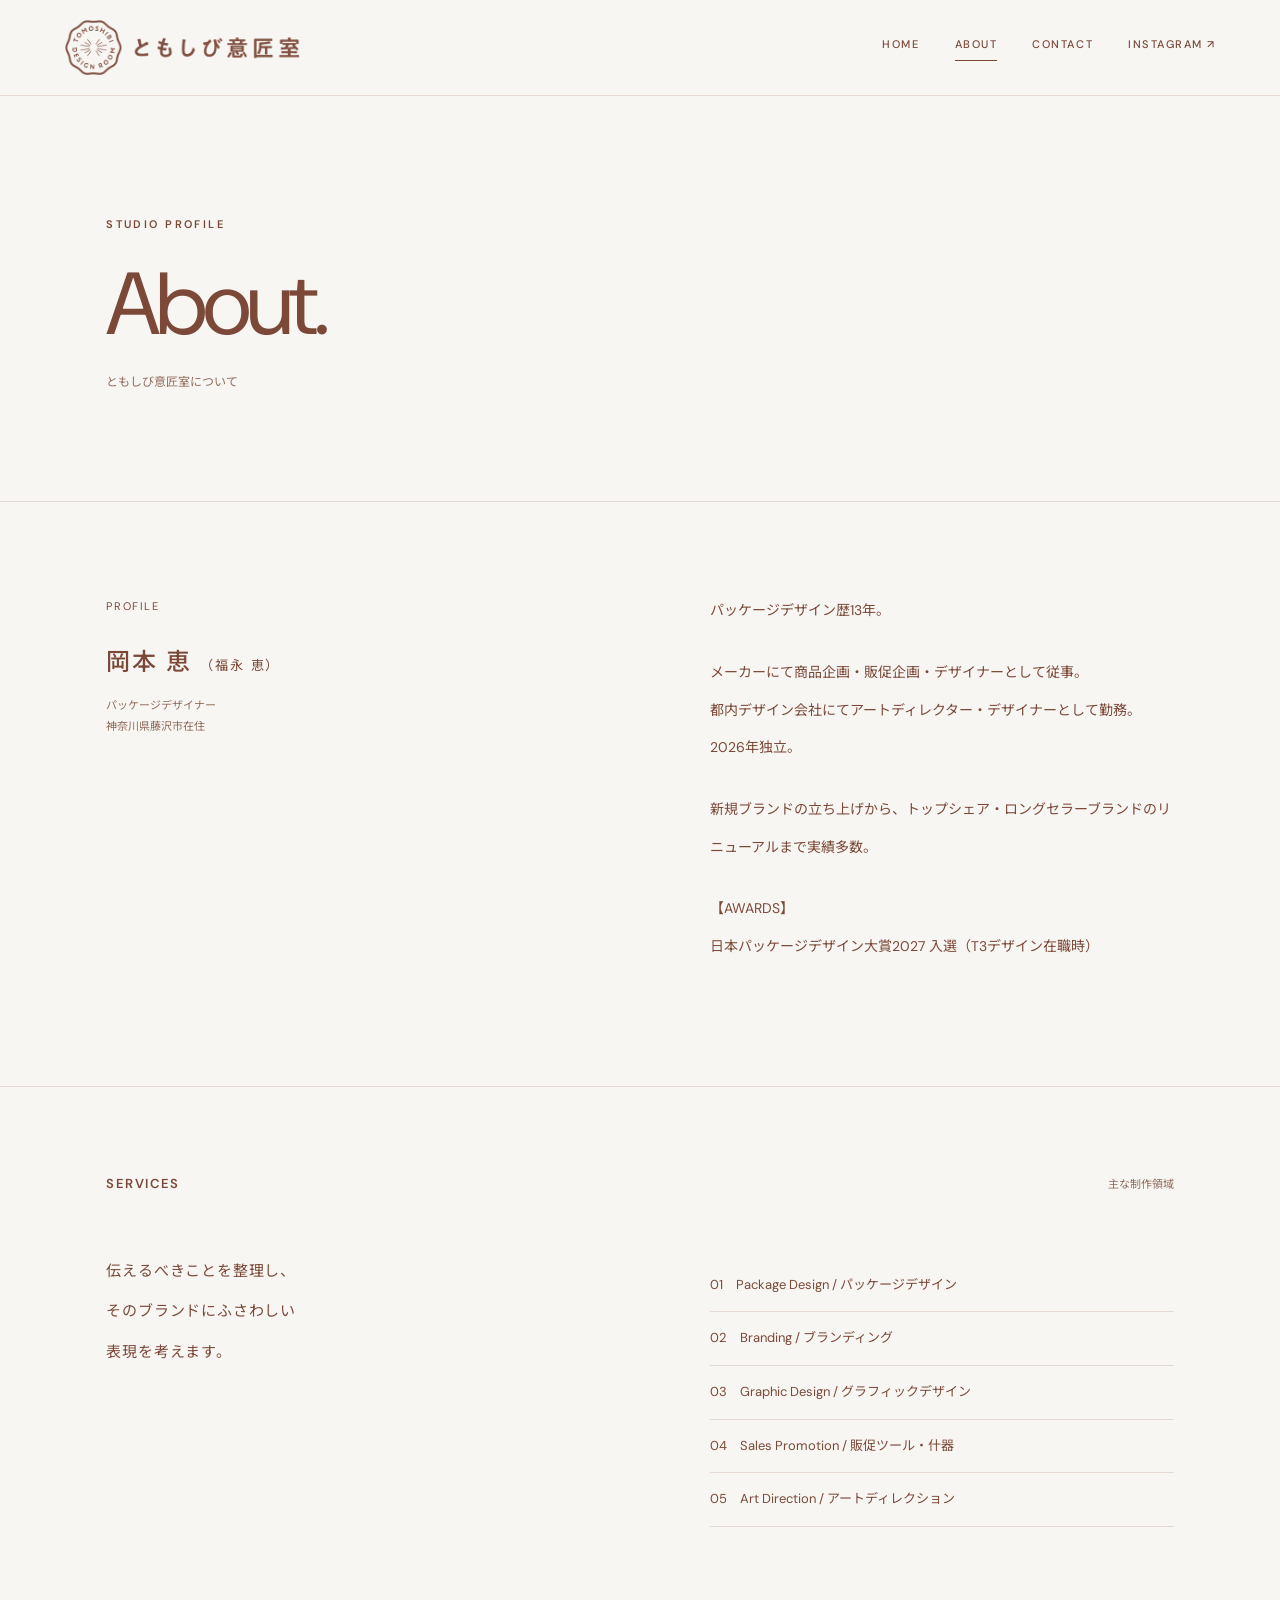
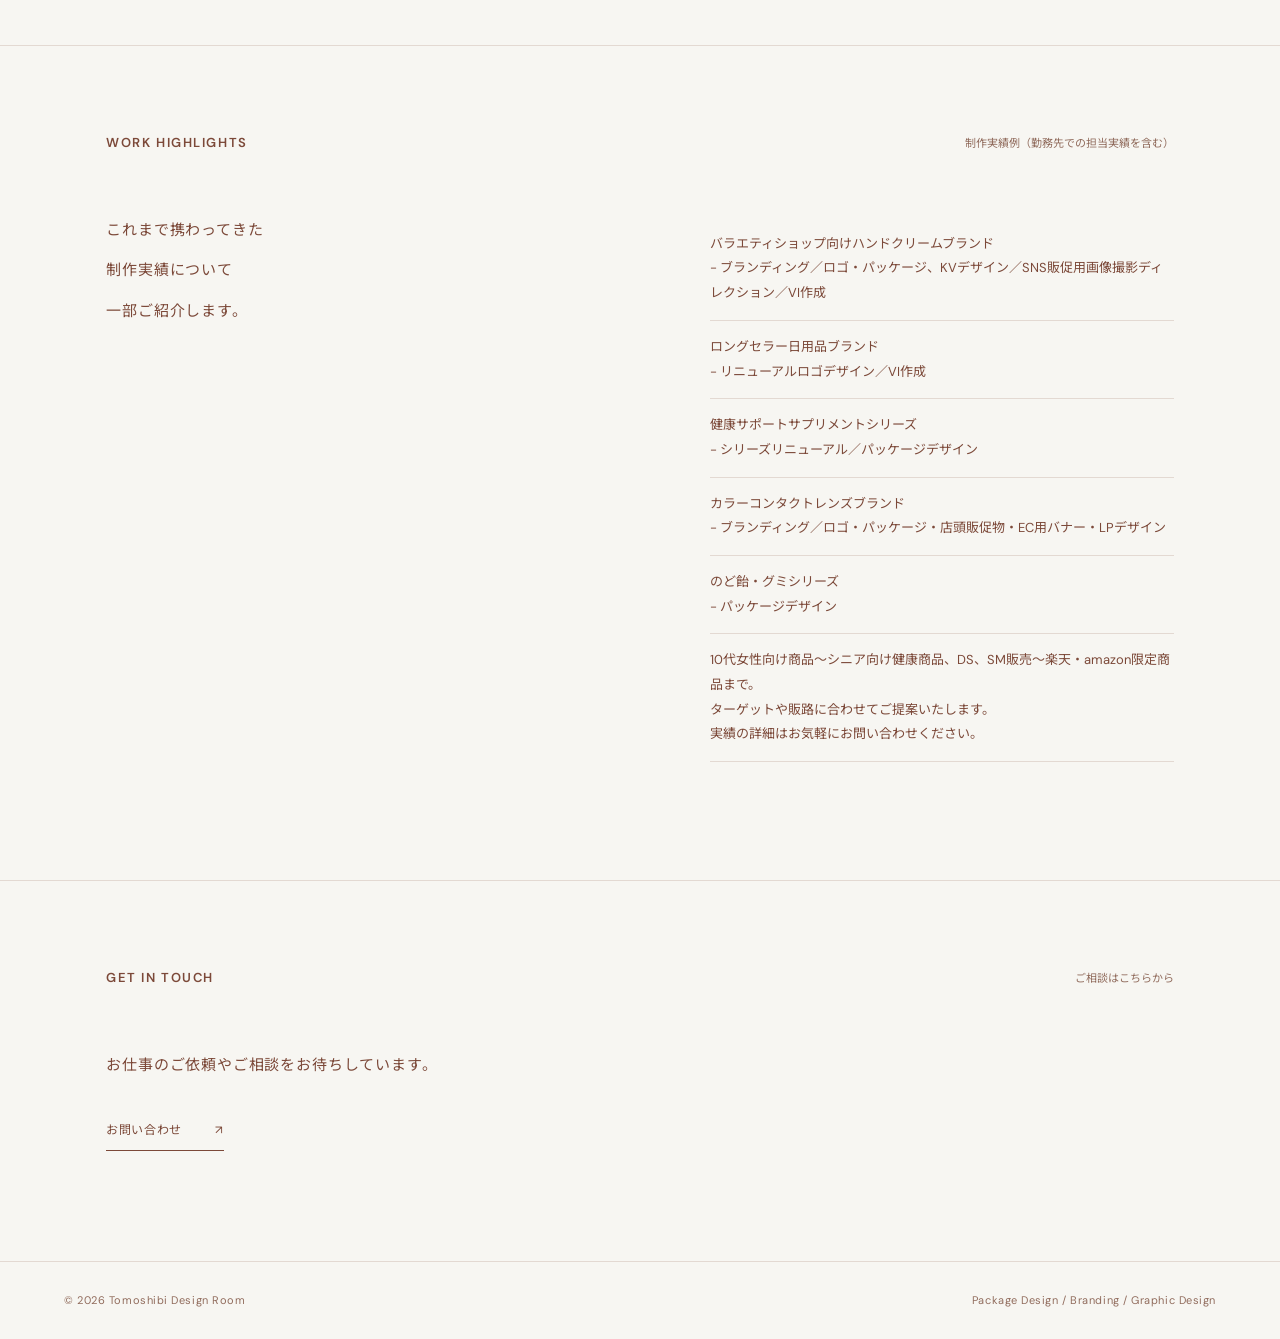
==== commit b68f8be9: "Revise product description and contact information Updated the content to include a new description " ====
--- a/about.html
+++ b/about.html
@@ -33,7 +33,9 @@
                 <li>健康サポートサプリメントシリーズ<br>- シリーズリニューアル／パッケージデザイン</li>
                 <li>カラーコンタクトレンズブランド<br>- ブランディング／ロゴ・パッケージ・店頭販促物・EC用バナー・LPデザイン</li> 
                 <li>のど飴・グミシリーズ<br>- パッケージデザイン</li>
-                 <li>実績の詳細はお問い合わせください</li>
+                 <li>10代女性向け商品〜シニア向け健康商品、DS、SM販売〜楽天・amazon限定商品まで。
+                   　<br>ターゲットや販路に合わせてご提案いたします。
+                   <br>実績の詳細はお気軽にお問い合わせください。</li>
 
 
                  
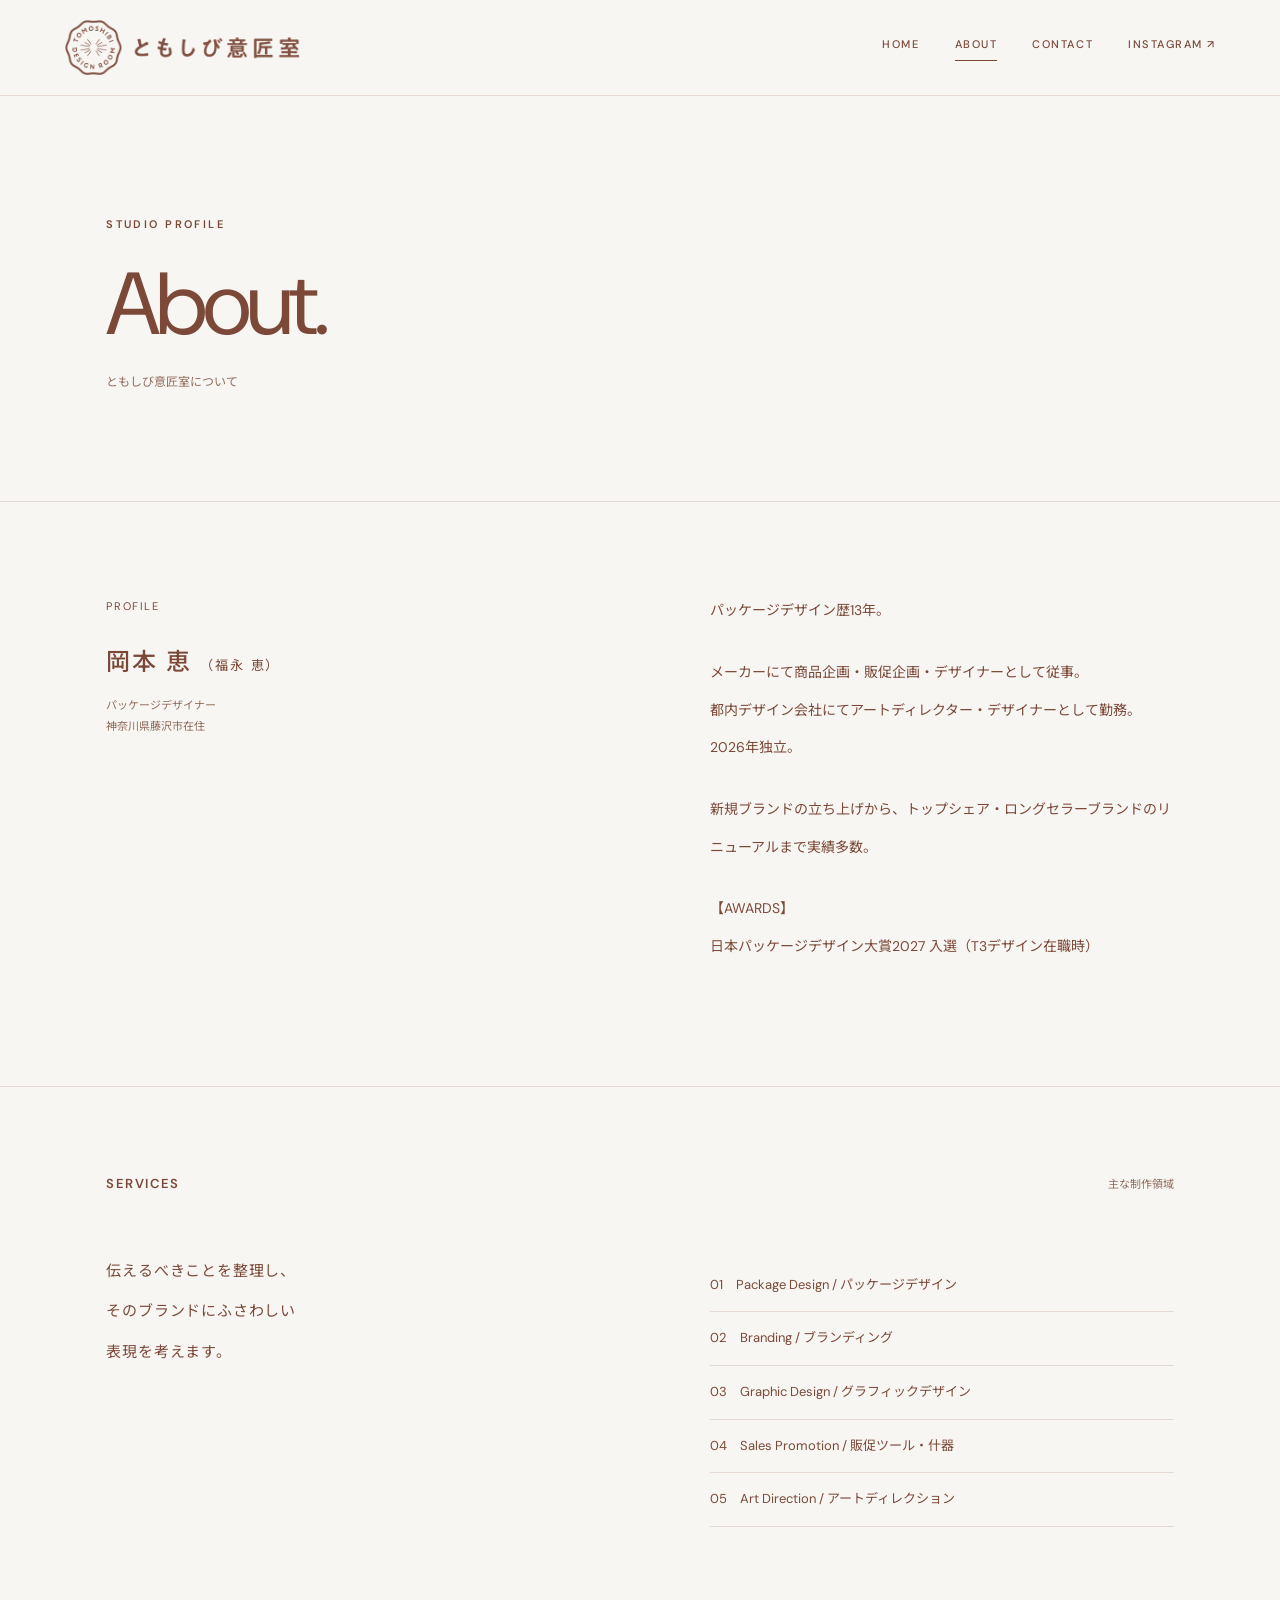
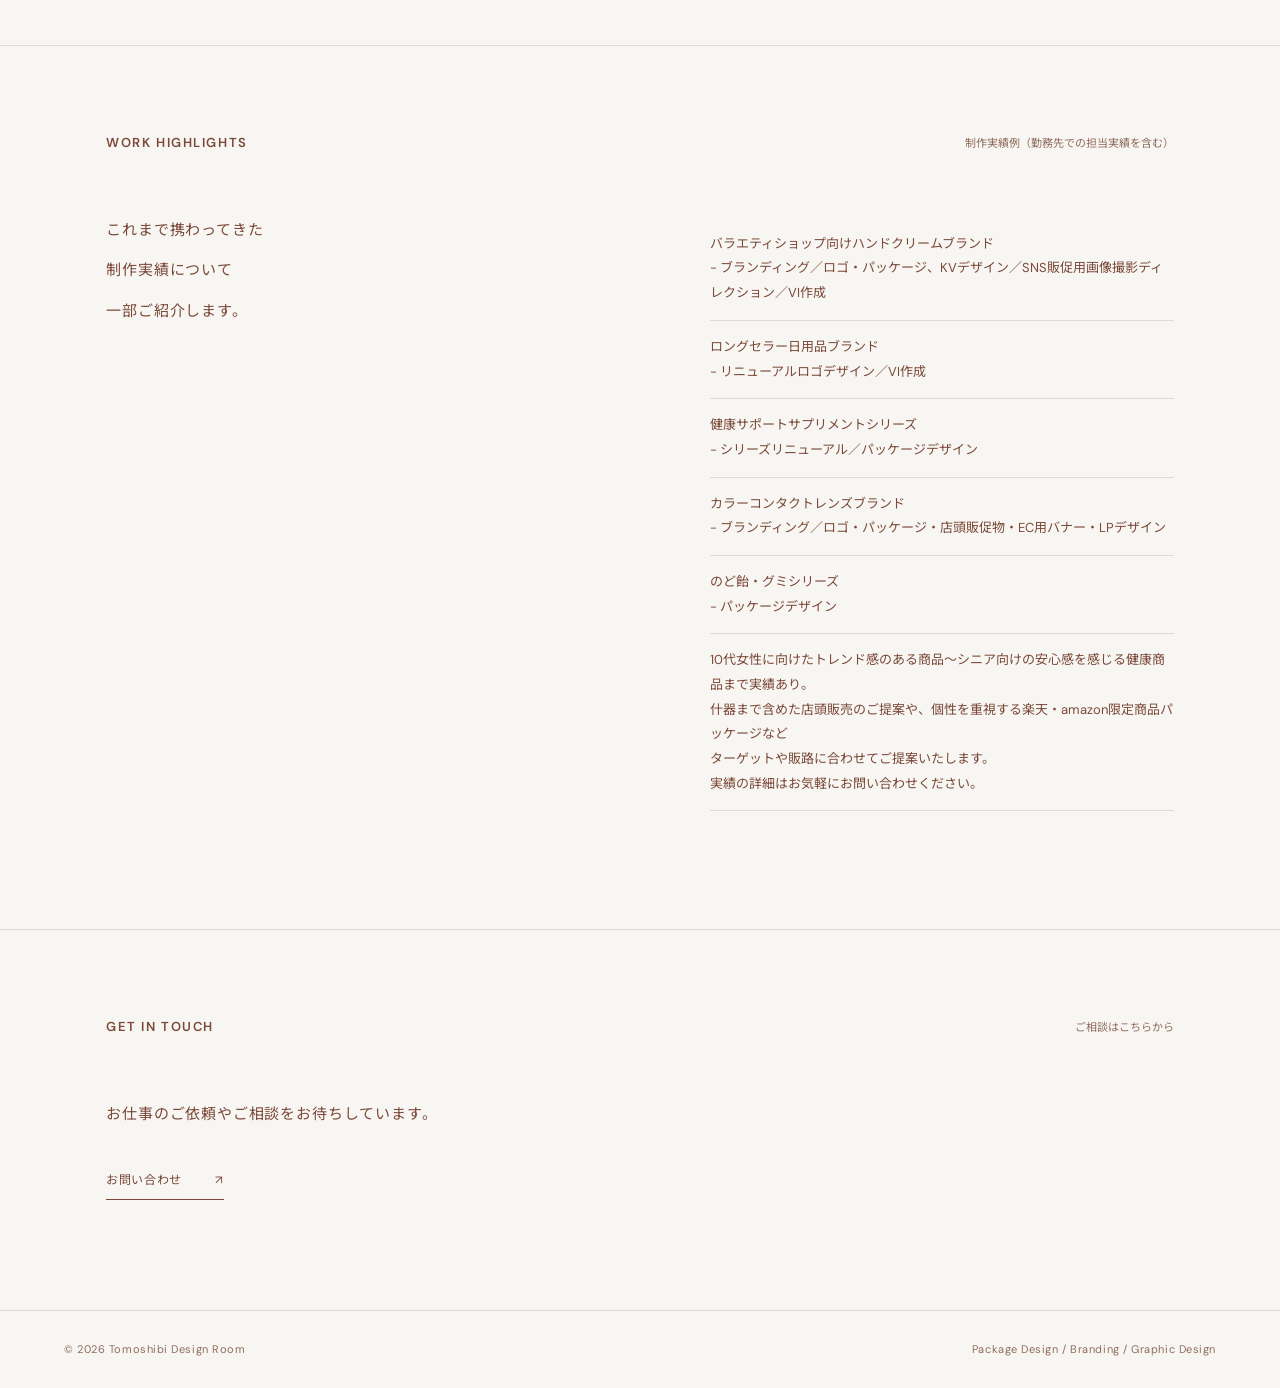
==== commit 78a500cf: "Update about.html" ====
--- a/about.html
+++ b/about.html
@@ -33,7 +33,8 @@
                 <li>健康サポートサプリメントシリーズ<br>- シリーズリニューアル／パッケージデザイン</li>
                 <li>カラーコンタクトレンズブランド<br>- ブランディング／ロゴ・パッケージ・店頭販促物・EC用バナー・LPデザイン</li> 
                 <li>のど飴・グミシリーズ<br>- パッケージデザイン</li>
-                 <li>10代女性向け商品〜シニア向け健康商品、DS、SM販売〜楽天・amazon限定商品まで。
+                 <li>10代女性に向けたトレンド感のある商品〜シニア向けの安心感を感じる健康商品まで実績あり。
+                   <br>什器まで含めた店頭販売のご提案や、個性を重視する楽天・amazon限定商品パッケージなど
                    　<br>ターゲットや販路に合わせてご提案いたします。
                    <br>実績の詳細はお気軽にお問い合わせください。</li>
 
